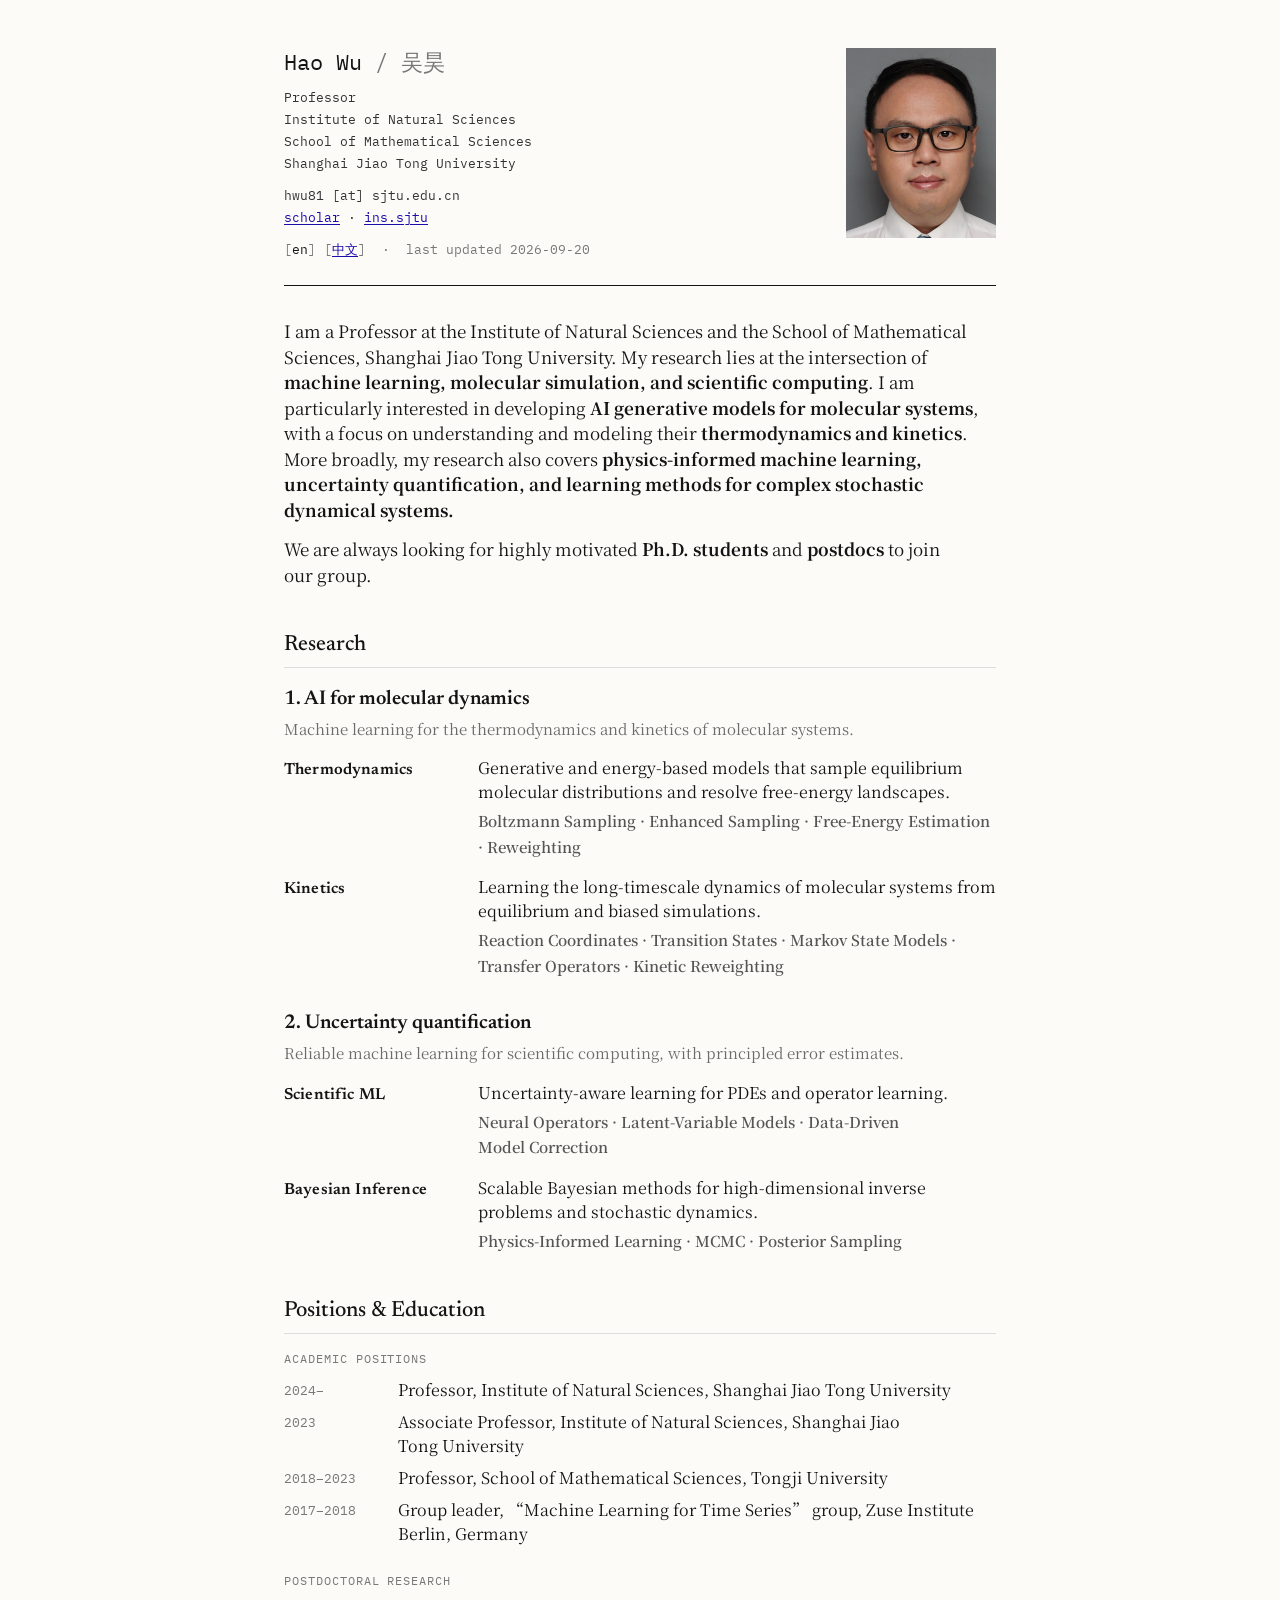
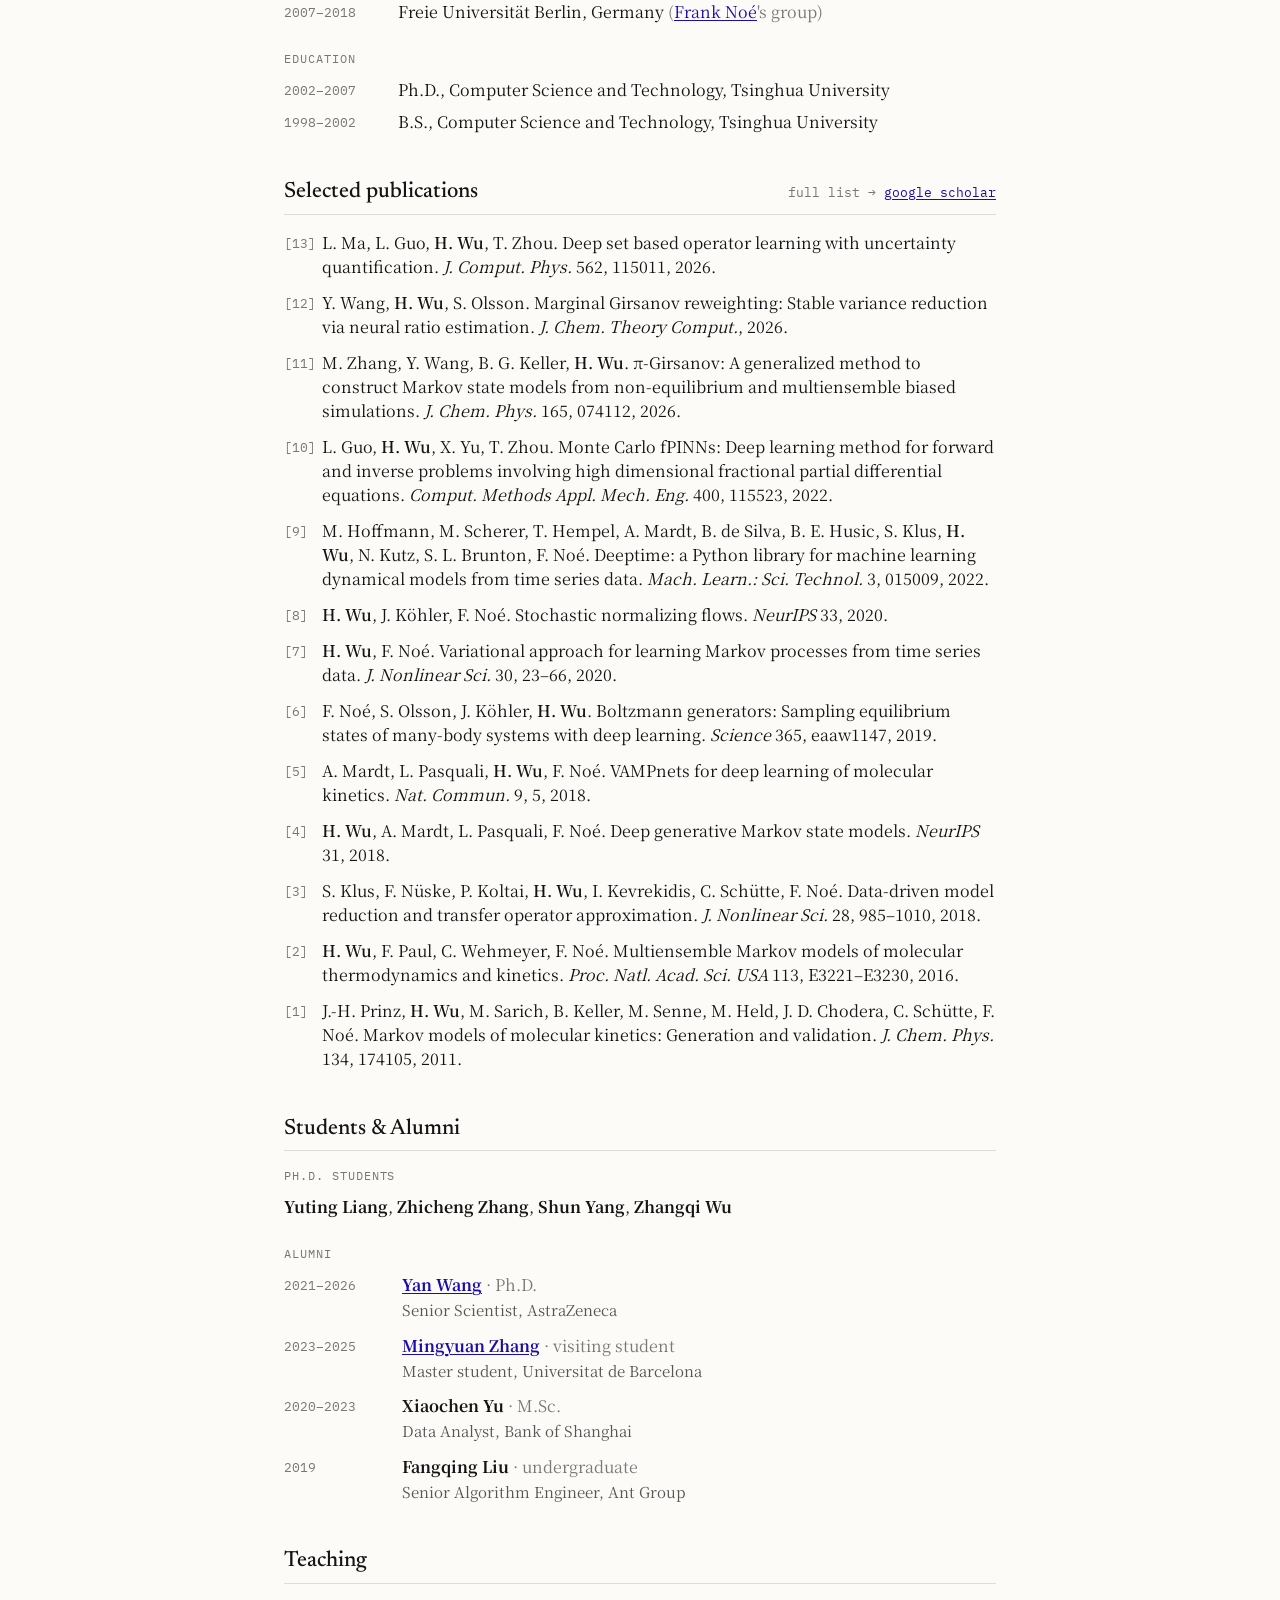
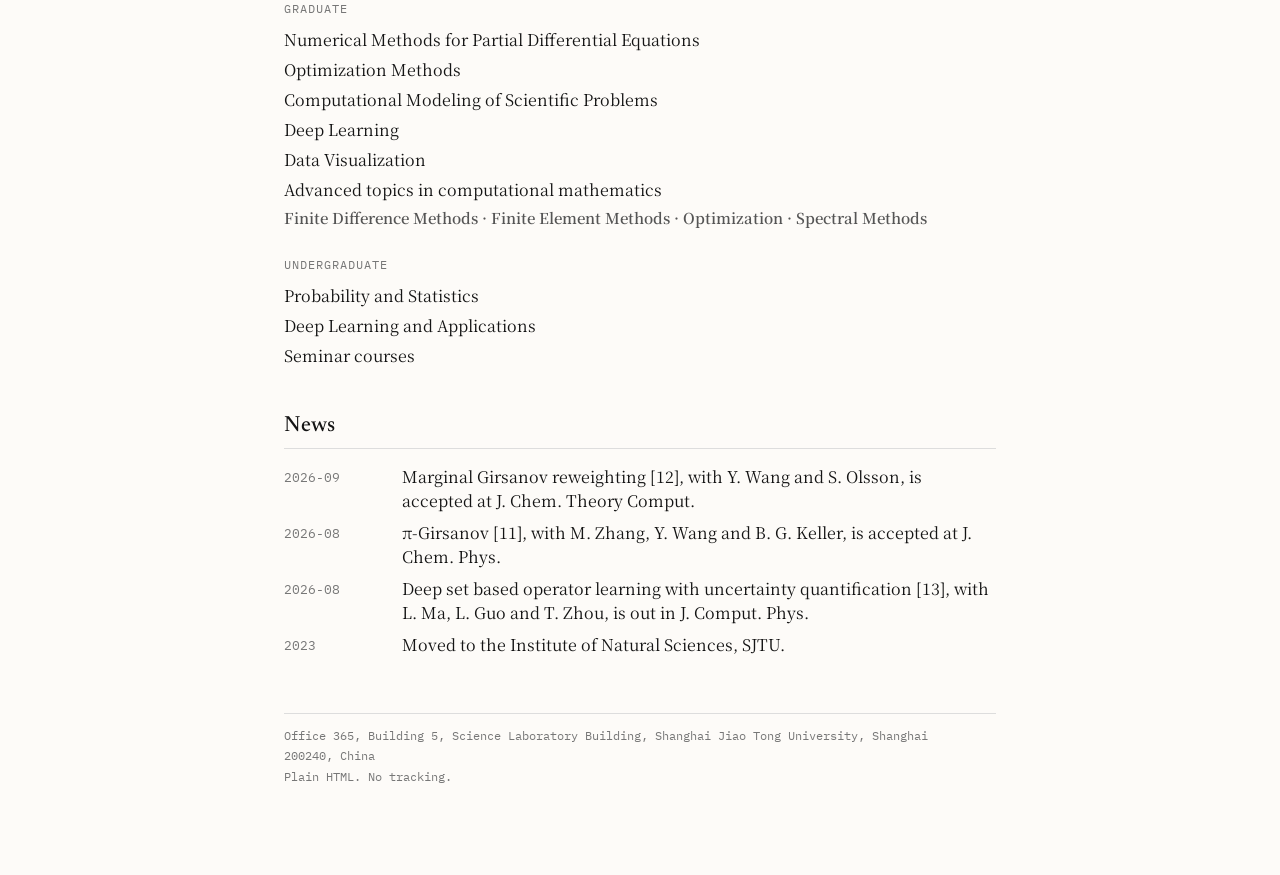
==== index.html @ 330f4f9b "Homepage for Hao Wu" ====
<!DOCTYPE html>
<html lang="en">
<head>
<meta charset="utf-8">
<meta name="viewport" content="width=device-width, initial-scale=1">
<title>Hao Wu</title>
<meta name="description" content="Hao Wu is a Professor at the Institute of Natural Sciences and the School of Mathematical Sciences, Shanghai Jiao Tong University, working on machine learning, molecular simulation and scientific computing.">
<meta name="author" content="Hao Wu">
<link rel="canonical" href="https://hwu81.github.io/">
<link rel="alternate" hreflang="en" href="https://hwu81.github.io/">
<link rel="alternate" hreflang="zh-Hans" href="https://hwu81.github.io/zh.html">
<meta property="og:type" content="profile">
<meta property="og:title" content="Hao Wu">
<meta property="og:description" content="Professor, Institute of Natural Sciences and School of Mathematical Sciences, Shanghai Jiao Tong University.">
<meta property="og:image" content="https://hwu81.github.io/portrait-2026.jpg">
<link rel="icon" href="favicon.svg" type="image/svg+xml">
<link rel="preconnect" href="https://fonts.googleapis.com">
<link rel="preconnect" href="https://fonts.gstatic.com" crossorigin>
<link rel="stylesheet" href="https://fonts.googleapis.com/css2?family=IBM+Plex+Mono:wght@400;500&family=Newsreader:opsz,wght@6..72,400..600&family=Noto+Serif+SC:wght@400;600&display=swap">
<link rel="stylesheet" href="style.css">
</head>
<body>
<div class="page">

  <header class="masthead">
    <div class="ident">
      <h1 class="name">Hao Wu <span>/ 吴昊</span></h1>
      <p>Professor</p>
      <p>Institute of Natural Sciences</p>
      <p>School of Mathematical Sciences</p>
      <p>Shanghai Jiao Tong University</p>
      <p class="contact">hwu81 [at] sjtu.edu.cn</p>
      <p><a href="https://scholar.google.com/citations?user=BpJevpQAAAAJ">scholar</a> · <a href="https://ins.sjtu.edu.cn/peoples/wuhao">ins.sjtu</a></p>
      <p class="meta">[<span class="current">en</span>] [<a href="zh.html" hreflang="zh-Hans">中文</a>] &nbsp;·&nbsp; last updated 2026-09-20</p>
    </div>
    <div class="portrait">
      <img src="portrait-2026.jpg" width="572" height="748" alt="Hao Wu">
    </div>
  </header>

  <section class="bio">
    <p>I am a Professor at the Institute of Natural Sciences and the School of Mathematical Sciences, Shanghai Jiao Tong University. My research lies at the intersection of <b>machine learning, molecular simulation, and scientific computing</b>. I am particularly interested in developing <b>AI generative models for molecular systems</b>, with a focus on understanding and modeling their <b>thermodynamics and kinetics</b>. More broadly, my research also covers <b>physics-informed machine learning, uncertainty quantification, and learning methods for complex stochastic dynamical systems.</b></p>
    <p>We are always looking for highly motivated <b>Ph.D. students</b> and <b>postdocs</b> to join our group.</p>
  </section>

  <section>
    <h2>Research</h2>
    <div class="topics">

      <div class="topic">
        <h3>1. AI for molecular dynamics</h3>
        <p class="summary">Machine learning for the thermodynamics and kinetics of molecular systems.</p>
        <div class="threads">
          <div class="thread">
            <span class="label">Thermodynamics</span>
            <div>
              <p>Generative and energy-based models that sample equilibrium molecular distributions and resolve free-energy landscapes.</p>
              <p class="keywords">Boltzmann Sampling · Enhanced Sampling · Free-Energy Estimation · Reweighting</p>
            </div>
          </div>
          <div class="thread">
            <span class="label">Kinetics</span>
            <div>
              <p>Learning the long-timescale dynamics of molecular systems from equilibrium and biased simulations.</p>
              <p class="keywords">Reaction Coordinates · Transition States · Markov State Models · Transfer Operators · Kinetic Reweighting</p>
            </div>
          </div>
        </div>
      </div>

      <div class="topic">
        <h3>2. Uncertainty quantification</h3>
        <p class="summary">Reliable machine learning for scientific computing, with principled error estimates.</p>
        <div class="threads">
          <div class="thread">
            <span class="label">Scientific ML</span>
            <div>
              <p>Uncertainty-aware learning for PDEs and operator learning.</p>
              <p class="keywords">Neural Operators · Latent-Variable Models · Data-Driven Model Correction</p>
            </div>
          </div>
          <div class="thread">
            <span class="label">Bayesian Inference</span>
            <div>
              <p>Scalable Bayesian methods for high-dimensional inverse problems and stochastic dynamics.</p>
              <p class="keywords">Physics-Informed Learning · MCMC · Posterior Sampling</p>
            </div>
          </div>
        </div>
      </div>

    </div>
  </section>

  <section>
    <h2>Positions &amp; Education</h2>
    <div class="groups">
      <div>
        <p class="kicker">Academic positions</p>
        <div class="entries">
          <div class="entry"><span class="when">2024–</span><p>Professor, Institute of Natural Sciences, Shanghai Jiao Tong University</p></div>
          <div class="entry"><span class="when">2023</span><p>Associate Professor, Institute of Natural Sciences, Shanghai Jiao Tong University</p></div>
          <div class="entry"><span class="when">2018–2023</span><p>Professor, School of Mathematical Sciences, Tongji University</p></div>
          <div class="entry"><span class="when">2017–2018</span><p>Group leader, “Machine Learning for Time Series” group, Zuse Institute Berlin, Germany</p></div>
        </div>
      </div>
      <div>
        <p class="kicker">Postdoctoral research</p>
        <div class="entries">
          <div class="entry"><span class="when">2007–2018</span><p>Freie Universität Berlin, Germany <span class="quiet">(<a href="https://scholar.google.com/citations?user=QGiLc_cAAAAJ">Frank Noé</a>'s group)</span></p></div>
        </div>
      </div>
      <div>
        <p class="kicker">Education</p>
        <div class="entries">
          <div class="entry"><span class="when">2002–2007</span><p>Ph.D., Computer Science and Technology, Tsinghua University</p></div>
          <div class="entry"><span class="when">1998–2002</span><p>B.S., Computer Science and Technology, Tsinghua University</p></div>
        </div>
      </div>
    </div>
  </section>

  <section>
    <h2 class="split"><span>Selected publications</span><span class="aside">full list → <a href="https://scholar.google.com/citations?user=BpJevpQAAAAJ">google scholar</a></span></h2>
    <div class="pubs">
      <div class="pub"><span class="ref">[13]</span><p>L. Ma, L. Guo, <strong>H. Wu</strong>, T. Zhou. Deep set based operator learning with uncertainty quantification. <cite>J. Comput. Phys.</cite> 562, 115011, 2026.</p></div>
      <div class="pub"><span class="ref">[12]</span><p>Y. Wang, <strong>H. Wu</strong>, S. Olsson. Marginal Girsanov reweighting: Stable variance reduction via neural ratio estimation. <cite>J. Chem. Theory Comput.</cite>, 2026.</p></div>
      <div class="pub"><span class="ref">[11]</span><p>M. Zhang, Y. Wang, B. G. Keller, <strong>H. Wu</strong>. π-Girsanov: A generalized method to construct Markov state models from non-equilibrium and multiensemble biased simulations. <cite>J. Chem. Phys.</cite> 165, 074112, 2026.</p></div>
      <div class="pub"><span class="ref">[10]</span><p>L. Guo, <strong>H. Wu</strong>, X. Yu, T. Zhou. Monte Carlo fPINNs: Deep learning method for forward and inverse problems involving high dimensional fractional partial differential equations. <cite>Comput. Methods Appl. Mech. Eng.</cite> 400, 115523, 2022.</p></div>
      <div class="pub"><span class="ref">[9]</span><p>M. Hoffmann, M. Scherer, T. Hempel, A. Mardt, B. de Silva, B. E. Husic, S. Klus, <strong>H. Wu</strong>, N. Kutz, S. L. Brunton, F. Noé. Deeptime: a Python library for machine learning dynamical models from time series data. <cite>Mach. Learn.: Sci. Technol.</cite> 3, 015009, 2022.</p></div>
      <div class="pub"><span class="ref">[8]</span><p><strong>H. Wu</strong>, J. Köhler, F. Noé. Stochastic normalizing flows. <cite>NeurIPS</cite> 33, 2020.</p></div>
      <div class="pub"><span class="ref">[7]</span><p><strong>H. Wu</strong>, F. Noé. Variational approach for learning Markov processes from time series data. <cite>J. Nonlinear Sci.</cite> 30, 23–66, 2020.</p></div>
      <div class="pub"><span class="ref">[6]</span><p>F. Noé, S. Olsson, J. Köhler, <strong>H. Wu</strong>. Boltzmann generators: Sampling equilibrium states of many-body systems with deep learning. <cite>Science</cite> 365, eaaw1147, 2019.</p></div>
      <div class="pub"><span class="ref">[5]</span><p>A. Mardt, L. Pasquali, <strong>H. Wu</strong>, F. Noé. VAMPnets for deep learning of molecular kinetics. <cite>Nat. Commun.</cite> 9, 5, 2018.</p></div>
      <div class="pub"><span class="ref">[4]</span><p><strong>H. Wu</strong>, A. Mardt, L. Pasquali, F. Noé. Deep generative Markov state models. <cite>NeurIPS</cite> 31, 2018.</p></div>
      <div class="pub"><span class="ref">[3]</span><p>S. Klus, F. Nüske, P. Koltai, <strong>H. Wu</strong>, I. Kevrekidis, C. Schütte, F. Noé. Data-driven model reduction and transfer operator approximation. <cite>J. Nonlinear Sci.</cite> 28, 985–1010, 2018.</p></div>
      <div class="pub"><span class="ref">[2]</span><p><strong>H. Wu</strong>, F. Paul, C. Wehmeyer, F. Noé. Multiensemble Markov models of molecular thermodynamics and kinetics. <cite>Proc. Natl. Acad. Sci. USA</cite> 113, E3221–E3230, 2016.</p></div>
      <div class="pub"><span class="ref">[1]</span><p>J.-H. Prinz, <strong>H. Wu</strong>, M. Sarich, B. Keller, M. Senne, M. Held, J. D. Chodera, C. Schütte, F. Noé. Markov models of molecular kinetics: Generation and validation. <cite>J. Chem. Phys.</cite> 134, 174105, 2011.</p></div>
    </div>
  </section>

  <section>
    <h2>Students &amp; Alumni</h2>
    <div class="groups">
      <div>
        <p class="kicker">Ph.D. students</p>
        <p><b>Yuting Liang</b>, <b>Zhicheng Zhang</b>, <b>Shun Yang</b>, <b>Zhangqi Wu</b></p>
      </div>
      <div>
        <p class="kicker">Alumni</p>
        <div class="entries loose">
          <div class="entry short"><span class="when">2021–2026</span><div><p><a href="https://wwwycc.github.io/"><b>Yan Wang</b></a> <span class="quiet">· Ph.D.</span></p><p class="note">Senior Scientist, AstraZeneca</p></div></div>
          <div class="entry short"><span class="when">2023–2025</span><div><p><a href="https://mingyuan00.github.io/"><b>Mingyuan Zhang</b></a> <span class="quiet">· visiting student</span></p><p class="note">Master student, Universitat de Barcelona</p></div></div>
          <div class="entry short"><span class="when">2020–2023</span><div><p><b>Xiaochen Yu</b> <span class="quiet">· M.Sc.</span></p><p class="note">Data Analyst, Bank of Shanghai</p></div></div>
          <div class="entry short"><span class="when">2019</span><div><p><b>Fangqing Liu</b> <span class="quiet">· undergraduate</span></p><p class="note">Senior Algorithm Engineer, Ant Group</p></div></div>
        </div>
      </div>
    </div>
  </section>

  <section>
    <h2>Teaching</h2>
    <div class="groups">
      <div>
        <p class="kicker">Graduate</p>
        <div class="courses">
          <p>Numerical Methods for Partial Differential Equations</p>
          <p>Optimization Methods</p>
          <p>Computational Modeling of Scientific Problems</p>
          <p>Deep Learning</p>
          <p>Data Visualization</p>
          <div>
            <p>Advanced topics in computational mathematics</p>
            <p class="keywords">Finite Difference Methods · Finite Element Methods · Optimization · Spectral Methods</p>
          </div>
        </div>
      </div>
      <div>
        <p class="kicker">Undergraduate</p>
        <div class="courses">
          <p>Probability and Statistics</p>
          <p>Deep Learning and Applications</p>
          <p>Seminar courses</p>
        </div>
      </div>
    </div>
  </section>

  <section>
    <h2>News</h2>
    <div class="entries">
      <div class="entry short"><span class="when">2026-09</span><p>Marginal Girsanov reweighting [12], with Y. Wang and S. Olsson, is accepted at J. Chem. Theory Comput.</p></div>
      <div class="entry short"><span class="when">2026-08</span><p>π-Girsanov [11], with M. Zhang, Y. Wang and B. G. Keller, is accepted at J. Chem. Phys.</p></div>
      <div class="entry short"><span class="when">2026-08</span><p>Deep set based operator learning with uncertainty quantification [13], with L. Ma, L. Guo and T. Zhou, is out in J. Comput. Phys.</p></div>
      <div class="entry short"><span class="when">2023</span><p>Moved to the Institute of Natural Sciences, SJTU.</p></div>
    </div>
  </section>

  <footer>
    <p>Office 365, Building 5, Science Laboratory Building, Shanghai Jiao Tong University, Shanghai 200240, China</p>
    <p>Plain HTML. No tracking.</p>
  </footer>

</div>
</body>
</html>
---- style.css ----
/* Hao Wu — personal homepage
   Plain CSS. No framework, no build step. */

:root {
  --ink: #141414;
  --ink-secondary: #333;
  --ink-muted: #555;
  --ink-soft: #6b6b6b;
  --ink-faint: #777;
  --link: #1a0dab;
  --link-hover: #660099;
  --rule-strong: #141414;
  --rule-faint: #ddd;
  --bg: #fdfbf8;

  --serif: Charter, "Bitstream Charter", "Sitka Text", Cambria, Georgia, "Noto Serif SC", serif;
  --display: "Newsreader", Charter, Georgia, "Noto Serif SC", serif;
  --mono: "IBM Plex Mono", ui-monospace, Menlo, Consolas, monospace;
}

html, body {
  margin: 0;
  padding: 0;
  background: var(--bg);
  color: var(--ink);
}

body {
  font-family: var(--serif);
  font-size: 17px;
  line-height: 1.5;
  -webkit-font-smoothing: antialiased;
}

p { margin: 0; }

a {
  color: var(--link);
  text-decoration: underline;
  text-decoration-thickness: 1px;
  text-underline-offset: 2px;
}
a:hover { color: var(--link-hover); }

.page {
  max-width: 760px;
  margin: 0 auto;
  padding: clamp(28px, 6vw, 48px) clamp(16px, 4.5vw, 24px) 88px;
  text-wrap: pretty;
  box-sizing: border-box;
}

/* ---------- header ---------- */

.masthead {
  display: flex;
  flex-wrap: wrap;
  gap: 20px clamp(16px, 4vw, 32px);
  align-items: flex-start;
  justify-content: space-between;
  padding-bottom: 24px;
  border-bottom: 1px solid var(--rule-strong);
}

.ident {
  flex: 1 1 200px;
  min-width: 0;
  font-family: var(--mono);
  font-size: 13px;
  line-height: 1.7;
  color: var(--ink-secondary);
}

.ident .name {
  font-family: inherit;
  font-size: 22px;
  font-weight: 400;
  line-height: 1.3;
  color: var(--ink);
  margin: 0 0 10px;
}
.ident .name span { color: var(--ink-faint); }

.ident .contact { margin-top: 10px; }

.ident .meta {
  margin-top: 10px;
  color: var(--ink-faint);
}
.ident .meta .current { color: var(--ink); }

.portrait {
  flex: 0 0 clamp(112px, 30vw, 150px);
  width: clamp(112px, 30vw, 150px);
  height: clamp(142px, 38vw, 190px);
}
.portrait img {
  display: block;
  width: 100%;
  height: 100%;
  object-fit: cover;
}

/* ---------- sections ---------- */

section { padding-top: 44px; }
section.bio { padding-top: 32px; }

h2 {
  font-family: var(--display);
  font-size: 22px;
  font-weight: 500;
  line-height: 1.3;
  margin: 0 0 16px;
  padding-bottom: 7px;
  border-bottom: 1px solid var(--rule-faint);
  color: var(--ink);
}

h2.split {
  display: flex;
  justify-content: space-between;
  gap: 12px;
  flex-wrap: wrap;
}
h2 .aside {
  font-family: var(--mono);
  font-size: 13px;
  font-weight: 400;
  color: var(--ink-faint);
  align-self: flex-end;
  padding-bottom: 5px;
}

.bio p + p { margin-top: 14px; }

/* ---------- research ---------- */

.topics {
  display: flex;
  flex-direction: column;
  gap: 30px;
}

.topic > h3 {
  font-family: var(--display);
  font-size: 20px;
  font-weight: 600;
  line-height: 1.5;
  color: var(--ink);
  margin: 0 0 4px;
}
.topic > .summary {
  color: var(--ink-soft);
  font-size: 15px;
  margin-bottom: 16px;
}

.threads {
  display: flex;
  flex-direction: column;
  gap: 16px;
  font-size: 16px;
}

.thread {
  display: grid;
  grid-template-columns: clamp(76px, 24vw, 180px) minmax(0, 1fr);
  gap: clamp(10px, 2.6vw, 14px);
}
.thread > .label {
  overflow-wrap: anywhere;
  hyphens: auto;
  font-family: var(--display);
  font-size: 16px;
  font-weight: 600;
  letter-spacing: 0.01em;
  color: var(--ink);
  padding-top: 2px;
}

/* keyword trail under a description */
.keywords {
  font-size: 15px;
  font-weight: 600;
  line-height: 1.7;
  color: var(--ink-muted);
  margin-top: 4px;
}

/* ---------- date-led lists (positions, alumni, news) ---------- */

.groups {
  display: flex;
  flex-direction: column;
  gap: 26px;
  font-size: 16px;
}

.kicker {
  font-family: var(--mono);
  font-size: 12px;
  letter-spacing: 0.08em;
  text-transform: uppercase;
  color: var(--ink-faint);
  margin: 0 0 10px;
}

.entries {
  display: flex;
  flex-direction: column;
  gap: 8px;
  font-size: 16px;
}
.entries.loose { gap: 12px; }

.entry {
  display: grid;
  grid-template-columns: clamp(72px, 18vw, 104px) minmax(0, 1fr);
  gap: 10px;
}
.entry.short {
  grid-template-columns: clamp(58px, 16vw, 110px) minmax(0, 1fr);
  gap: 8px;
}
.entry > .when {
  font-family: var(--mono);
  font-size: 13px;
  line-height: 1.6;
  color: var(--ink-faint);
  padding-top: 3px;
}
.entry .note {
  font-size: 15px;
  color: var(--ink-muted);
  margin-top: 2px;
}
.entry .quiet { color: var(--ink-faint); }

/* ---------- publications ---------- */

.pubs {
  display: flex;
  flex-direction: column;
  gap: 12px;
  font-size: 16px;
  line-height: 1.5;
}

.pub {
  display: grid;
  grid-template-columns: 32px minmax(0, 1fr);
  gap: 6px;
}
.pub > .ref {
  font-family: var(--mono);
  font-size: 13px;
  color: var(--ink-faint);
  padding-top: 3px;
}
.pub cite {
  font-style: italic;
}
.pub strong { font-weight: 600; }

/* ---------- teaching ---------- */

.courses {
  display: flex;
  flex-direction: column;
  gap: 6px;
}
/* the teaching keyword trail sits 1px tighter than the research one */
.courses .keywords { margin-top: 3px; }

/* ---------- footer ---------- */

footer {
  margin-top: 56px;
  padding-top: 12px;
  border-top: 1px solid var(--rule-faint);
  font-family: var(--mono);
  font-size: 12px;
  color: var(--ink-faint);
  line-height: 1.7;
}

/* ---------- Chinese needs more leading ---------- */

/* Only the research threads take the wider Chinese leading; the teaching
   keyword trail stays at 1.7, as in the original. */
:lang(zh) .bio p,
:lang(zh) .thread p {
  line-height: 1.8;
}
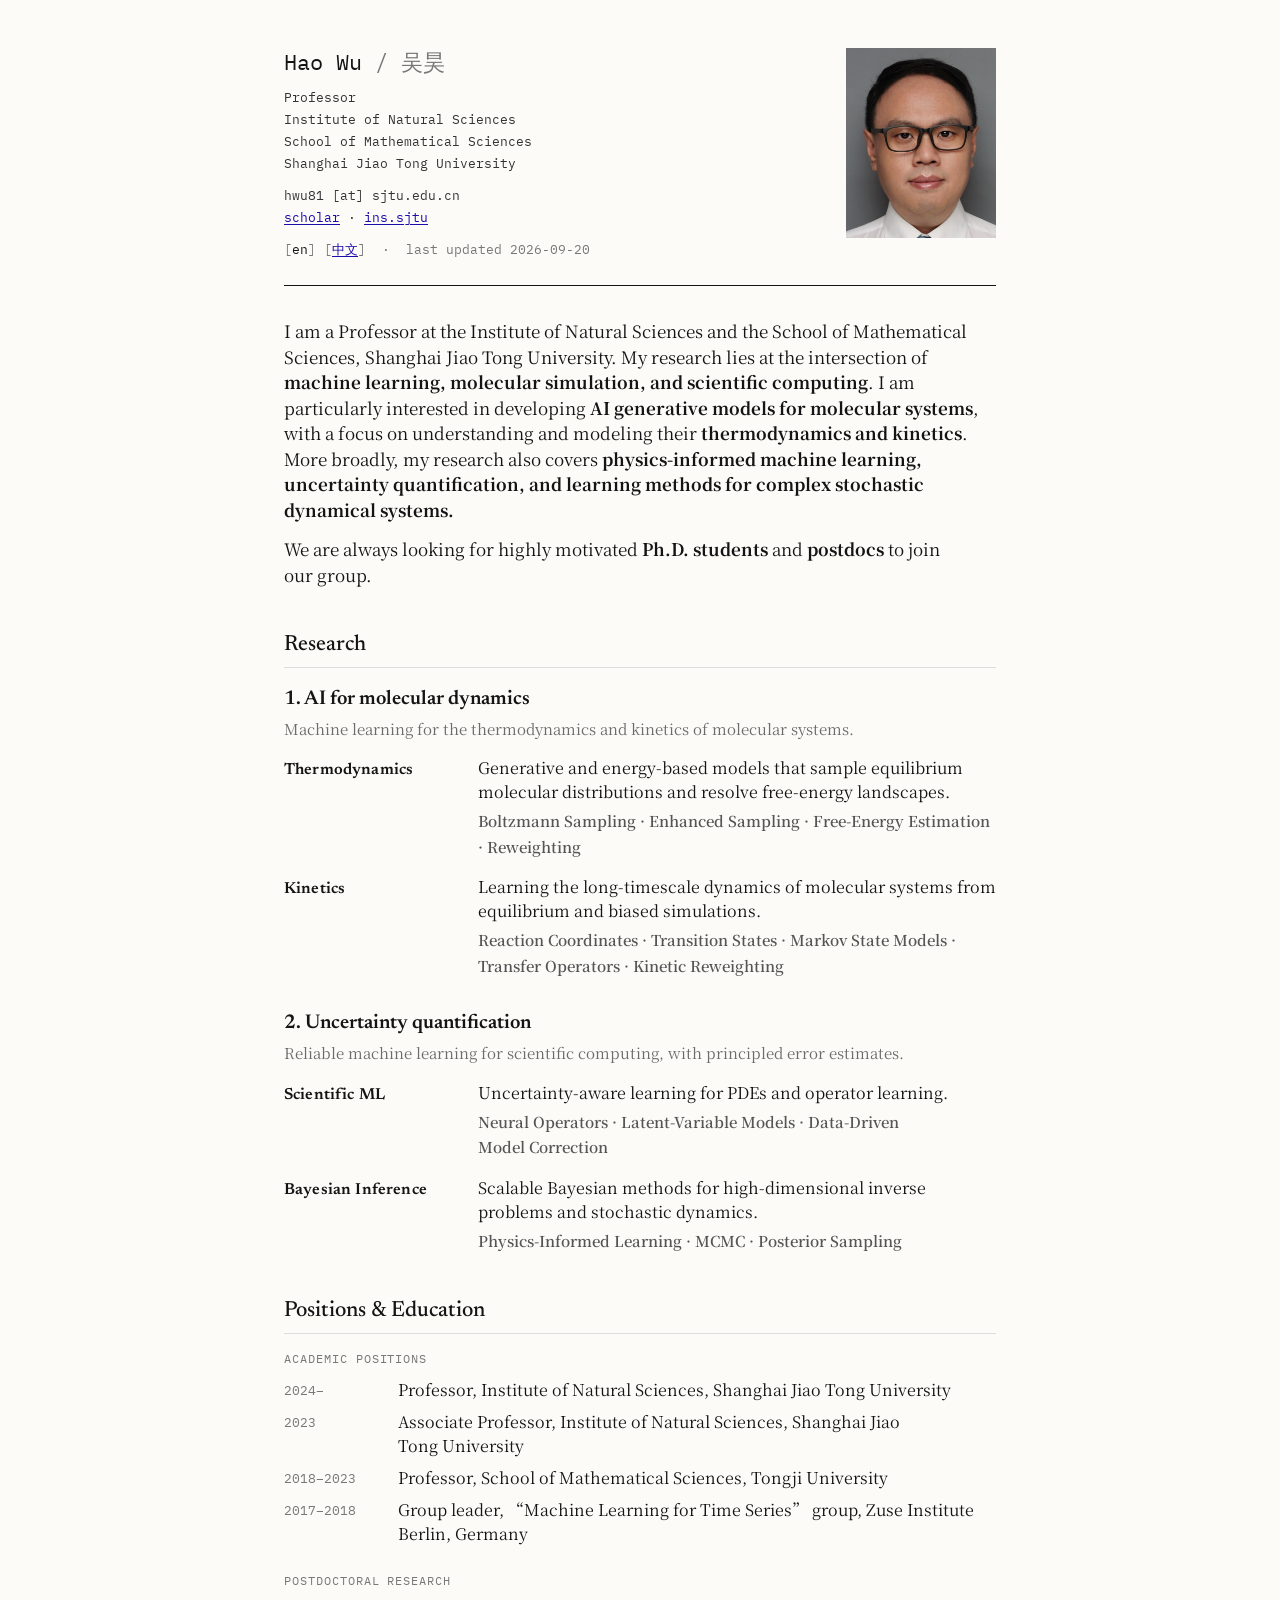
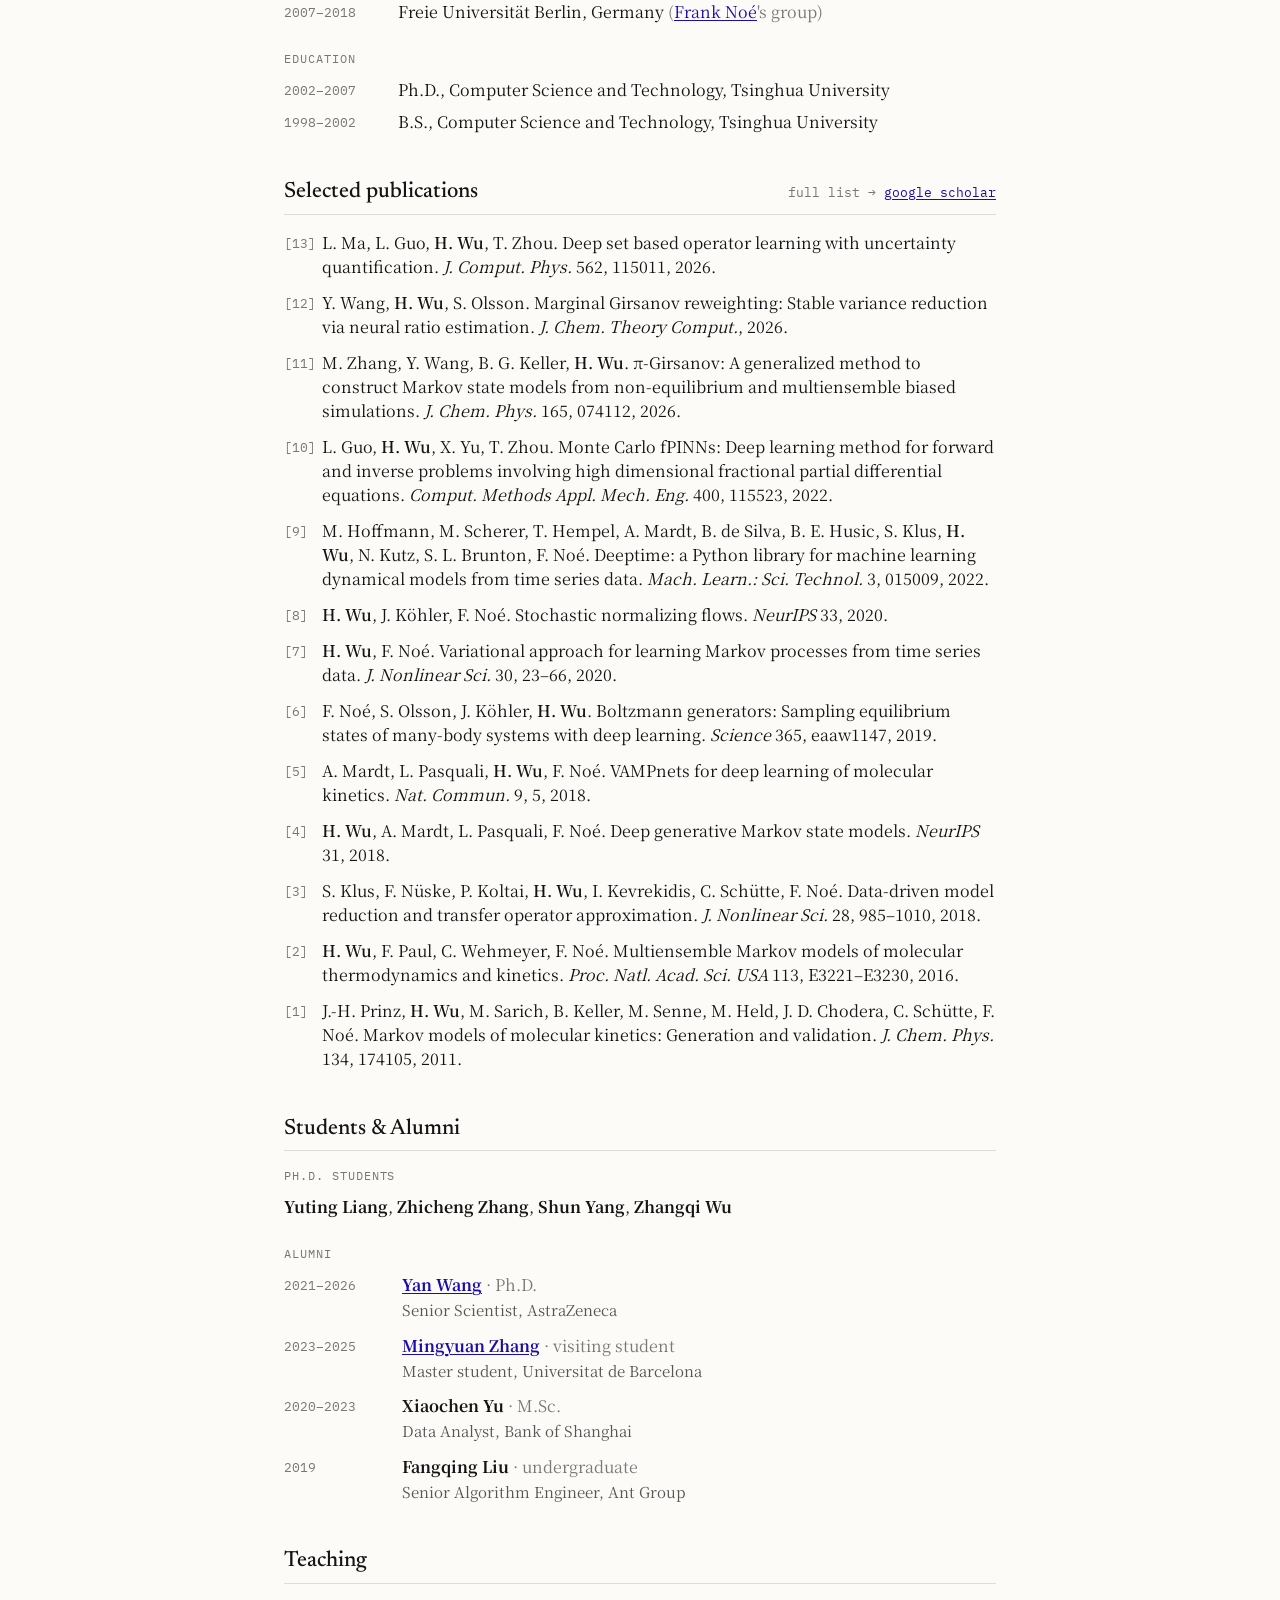
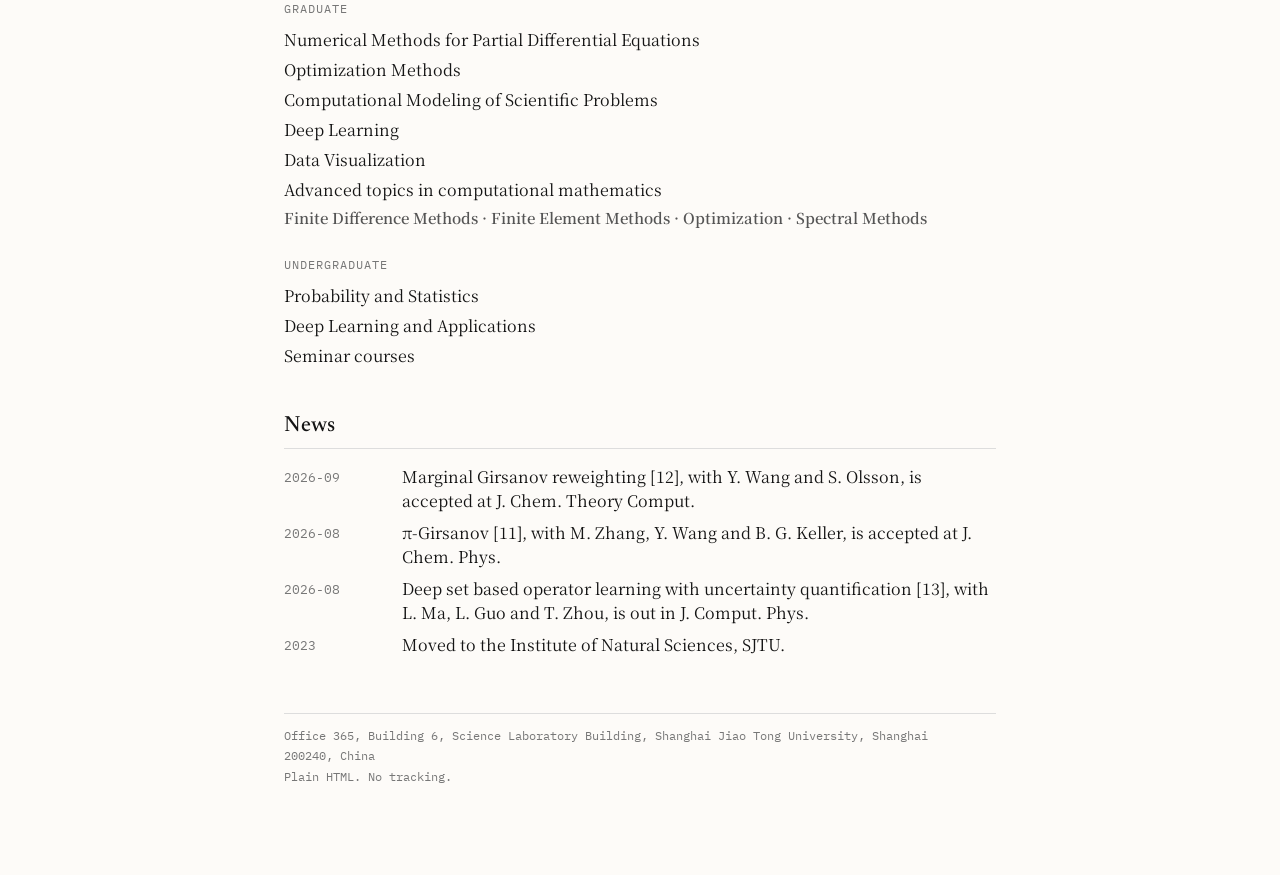
==== commit d7e5f777: "Homepage for Hao Wu" ====
--- a/index.html
+++ b/index.html
@@ -197,7 +197,7 @@
   </section>
 
   <footer>
-    <p>Office 365, Building 5, Science Laboratory Building, Shanghai Jiao Tong University, Shanghai 200240, China</p>
+    <p>Office 365, Building 6, Science Laboratory Building, Shanghai Jiao Tong University, Shanghai 200240, China</p>
     <p>Plain HTML. No tracking.</p>
   </footer>
 
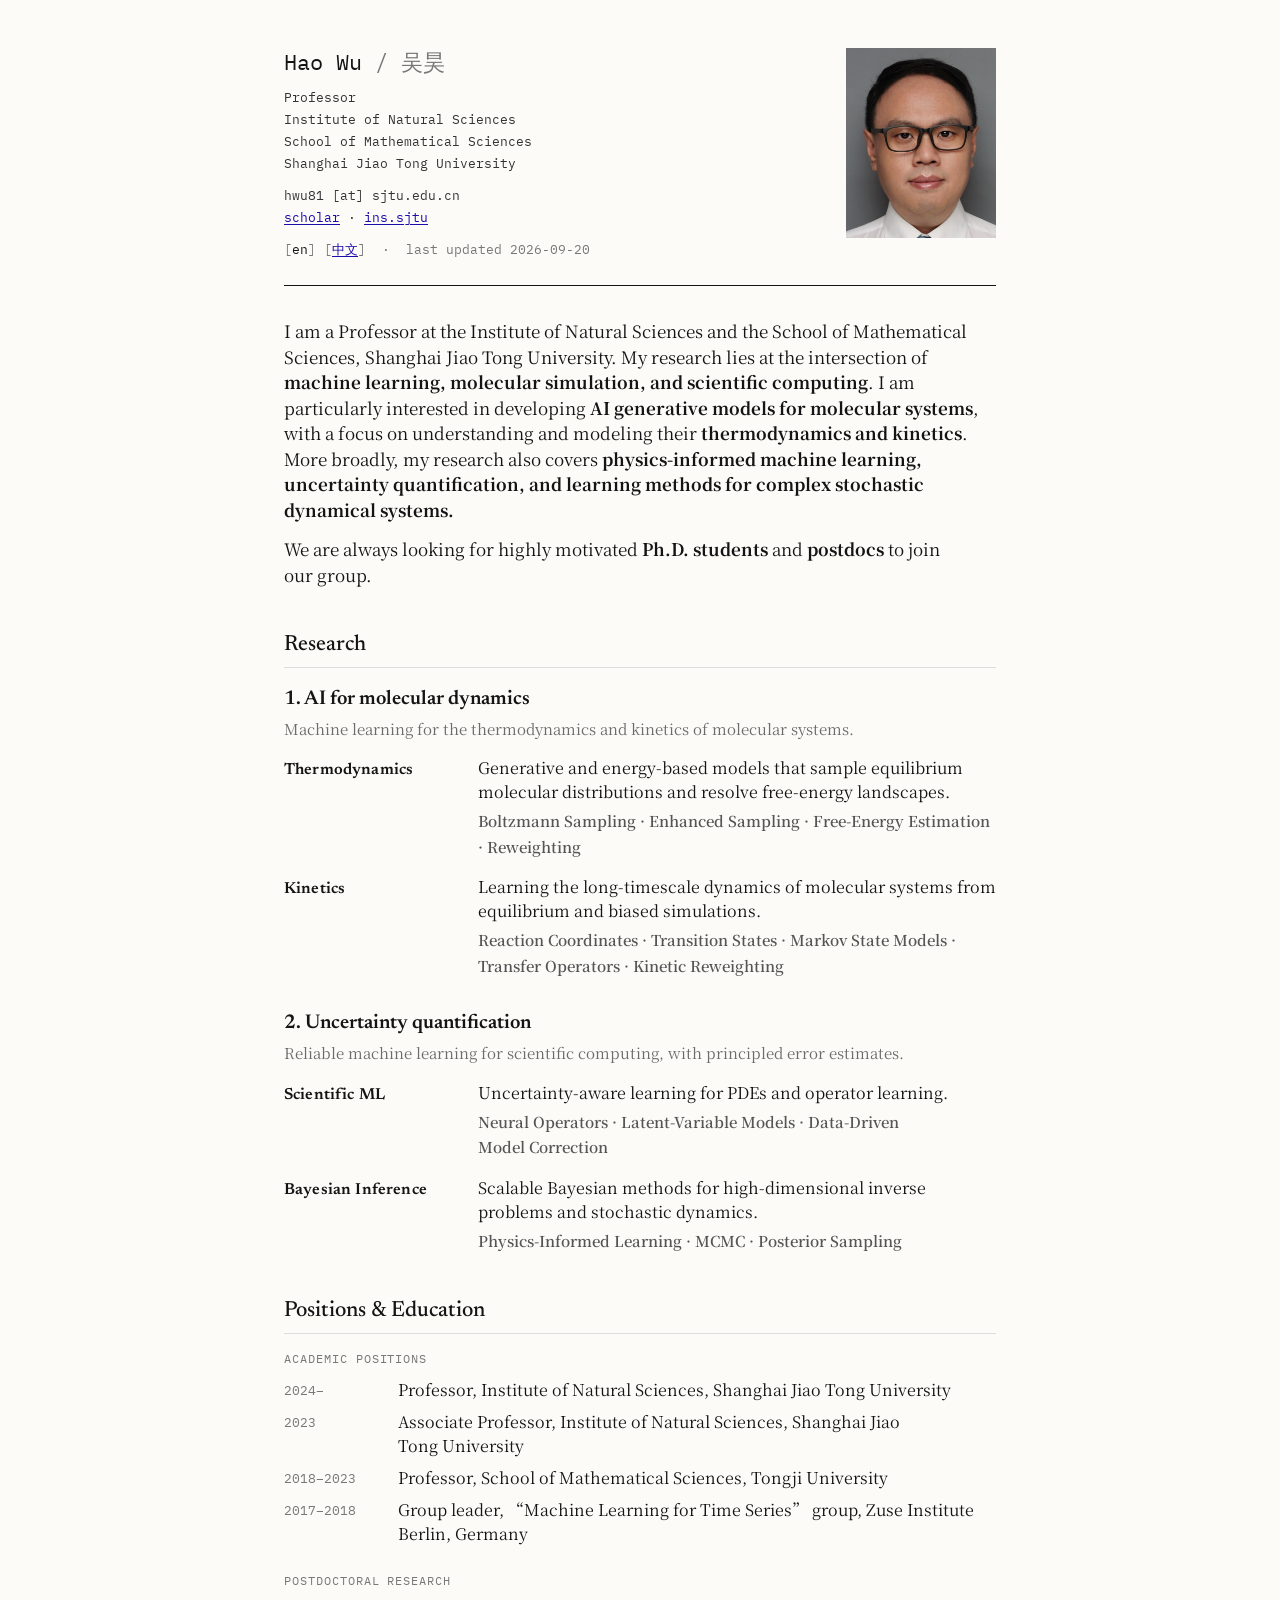
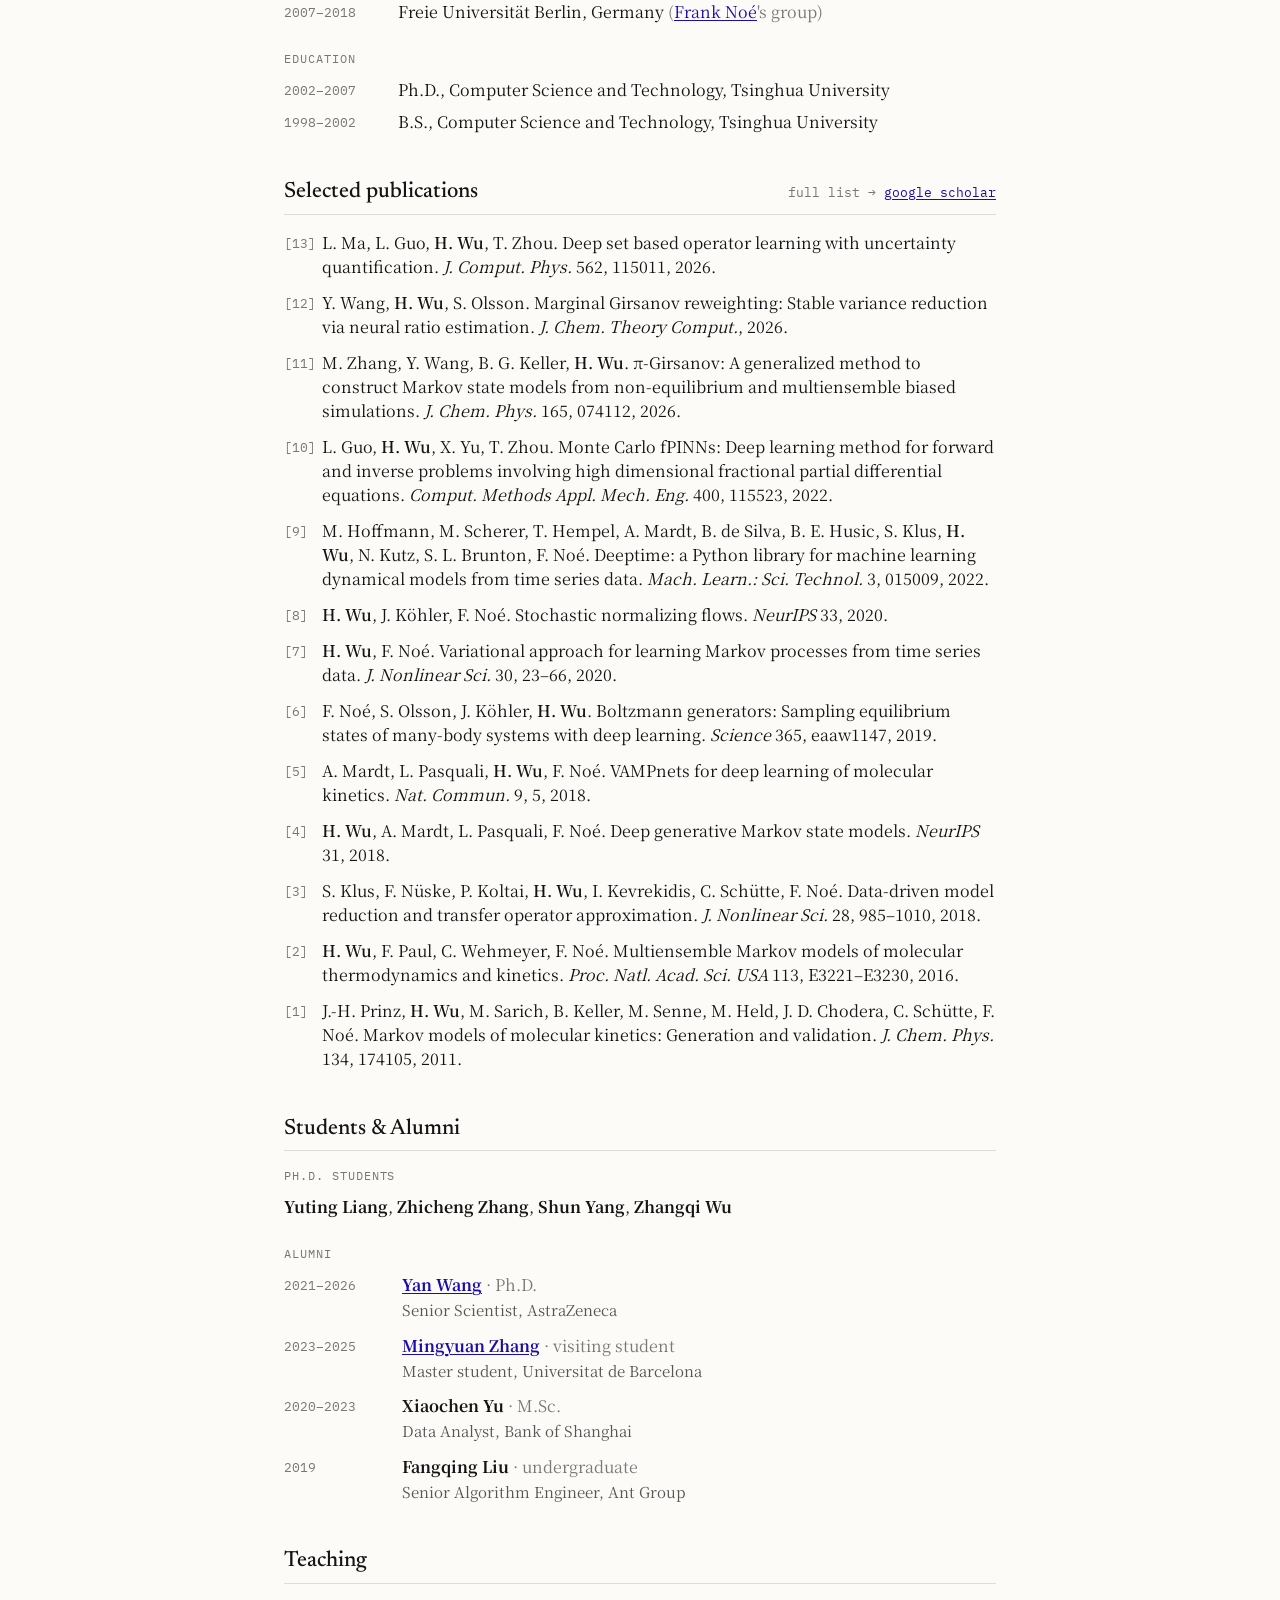
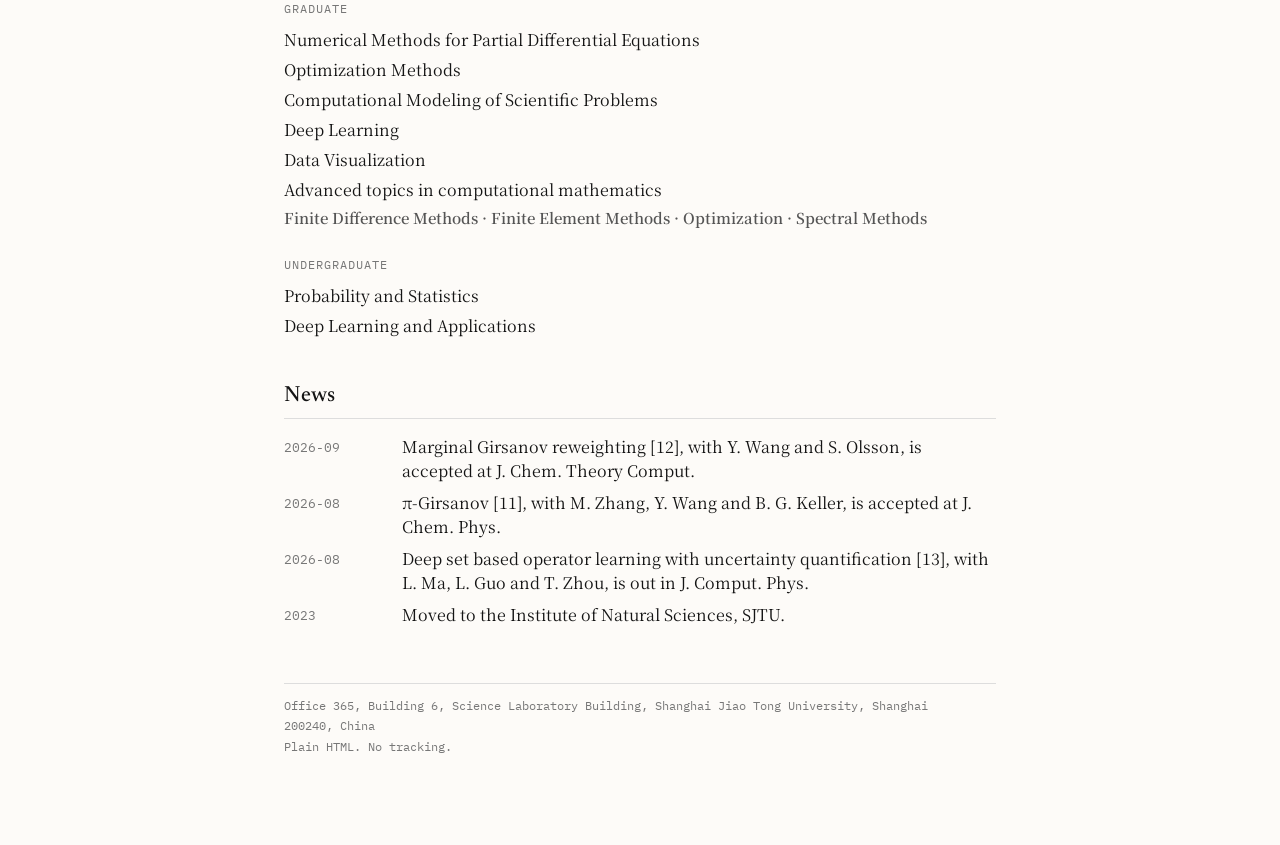
==== commit ab9e4e07: "Homepage for Hao Wu" ====
--- a/index.html
+++ b/index.html
@@ -180,7 +180,6 @@
         <div class="courses">
           <p>Probability and Statistics</p>
           <p>Deep Learning and Applications</p>
-          <p>Seminar courses</p>
         </div>
       </div>
     </div>
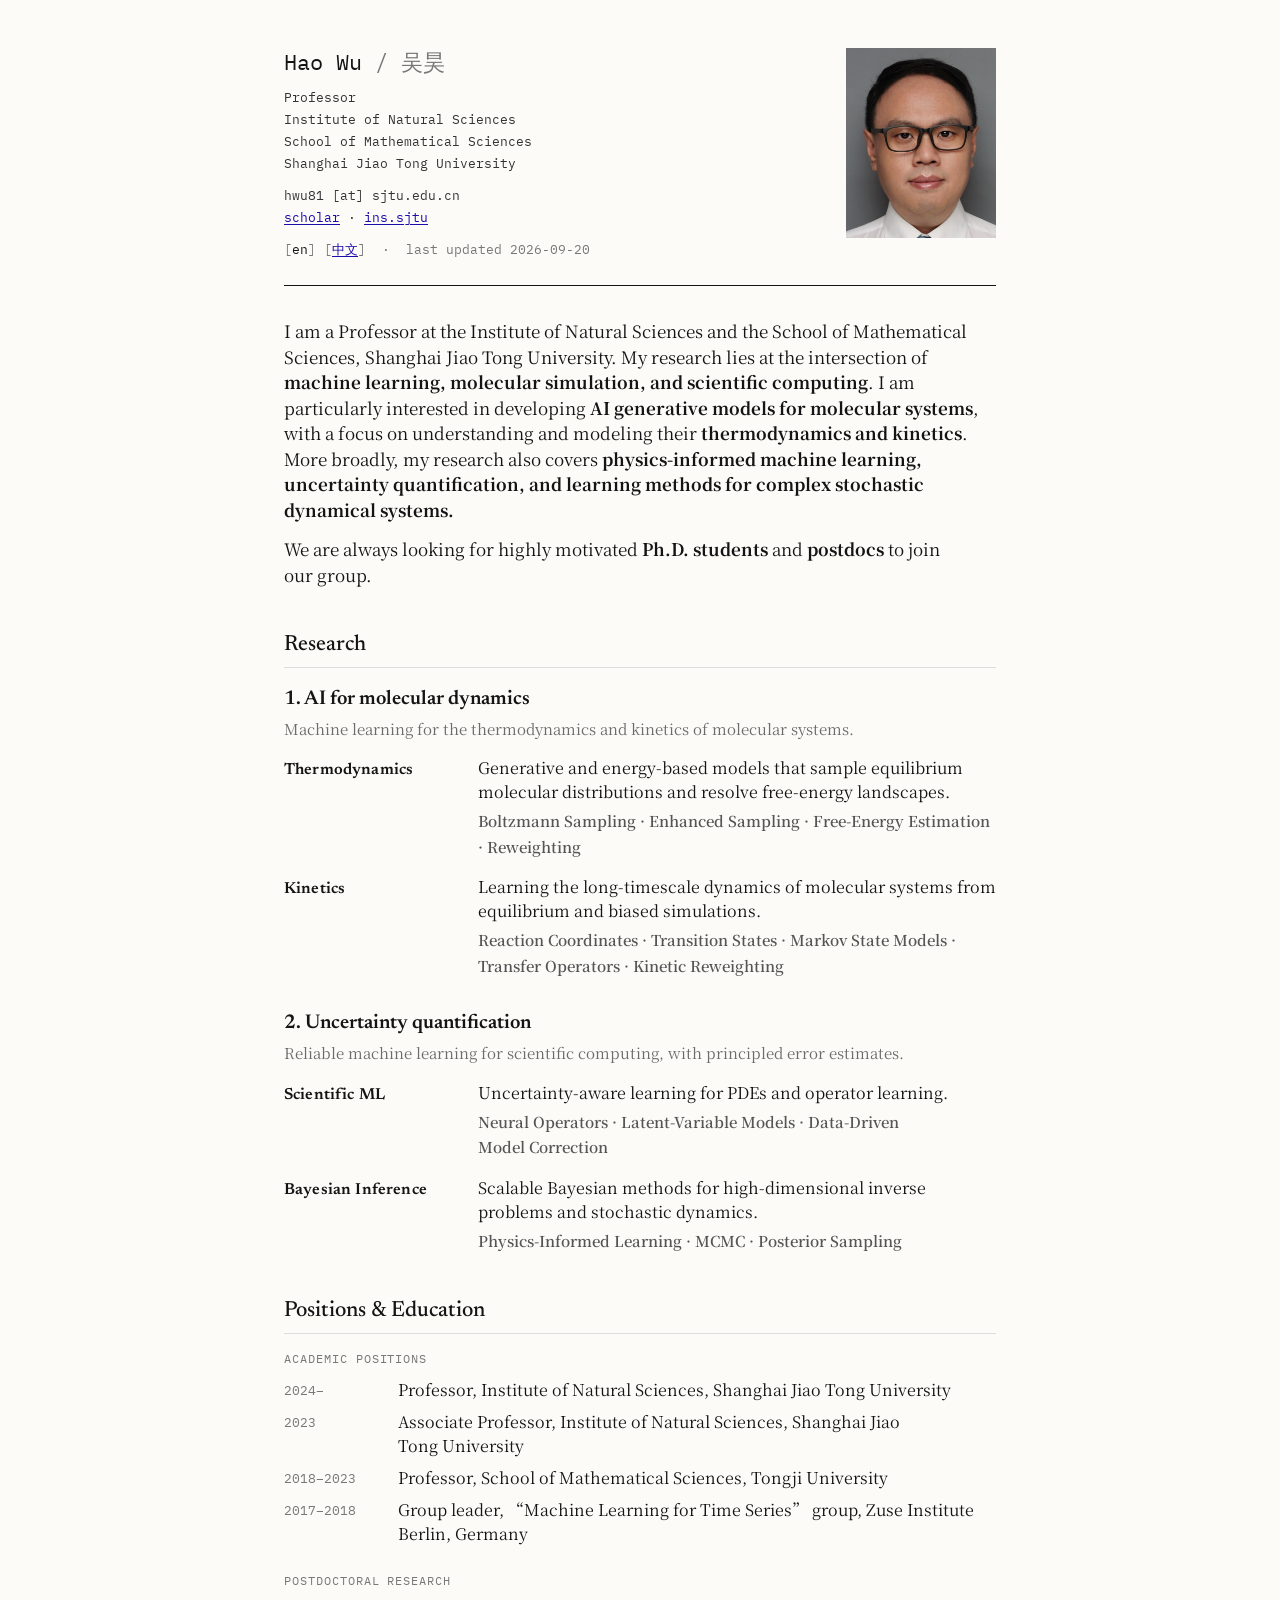
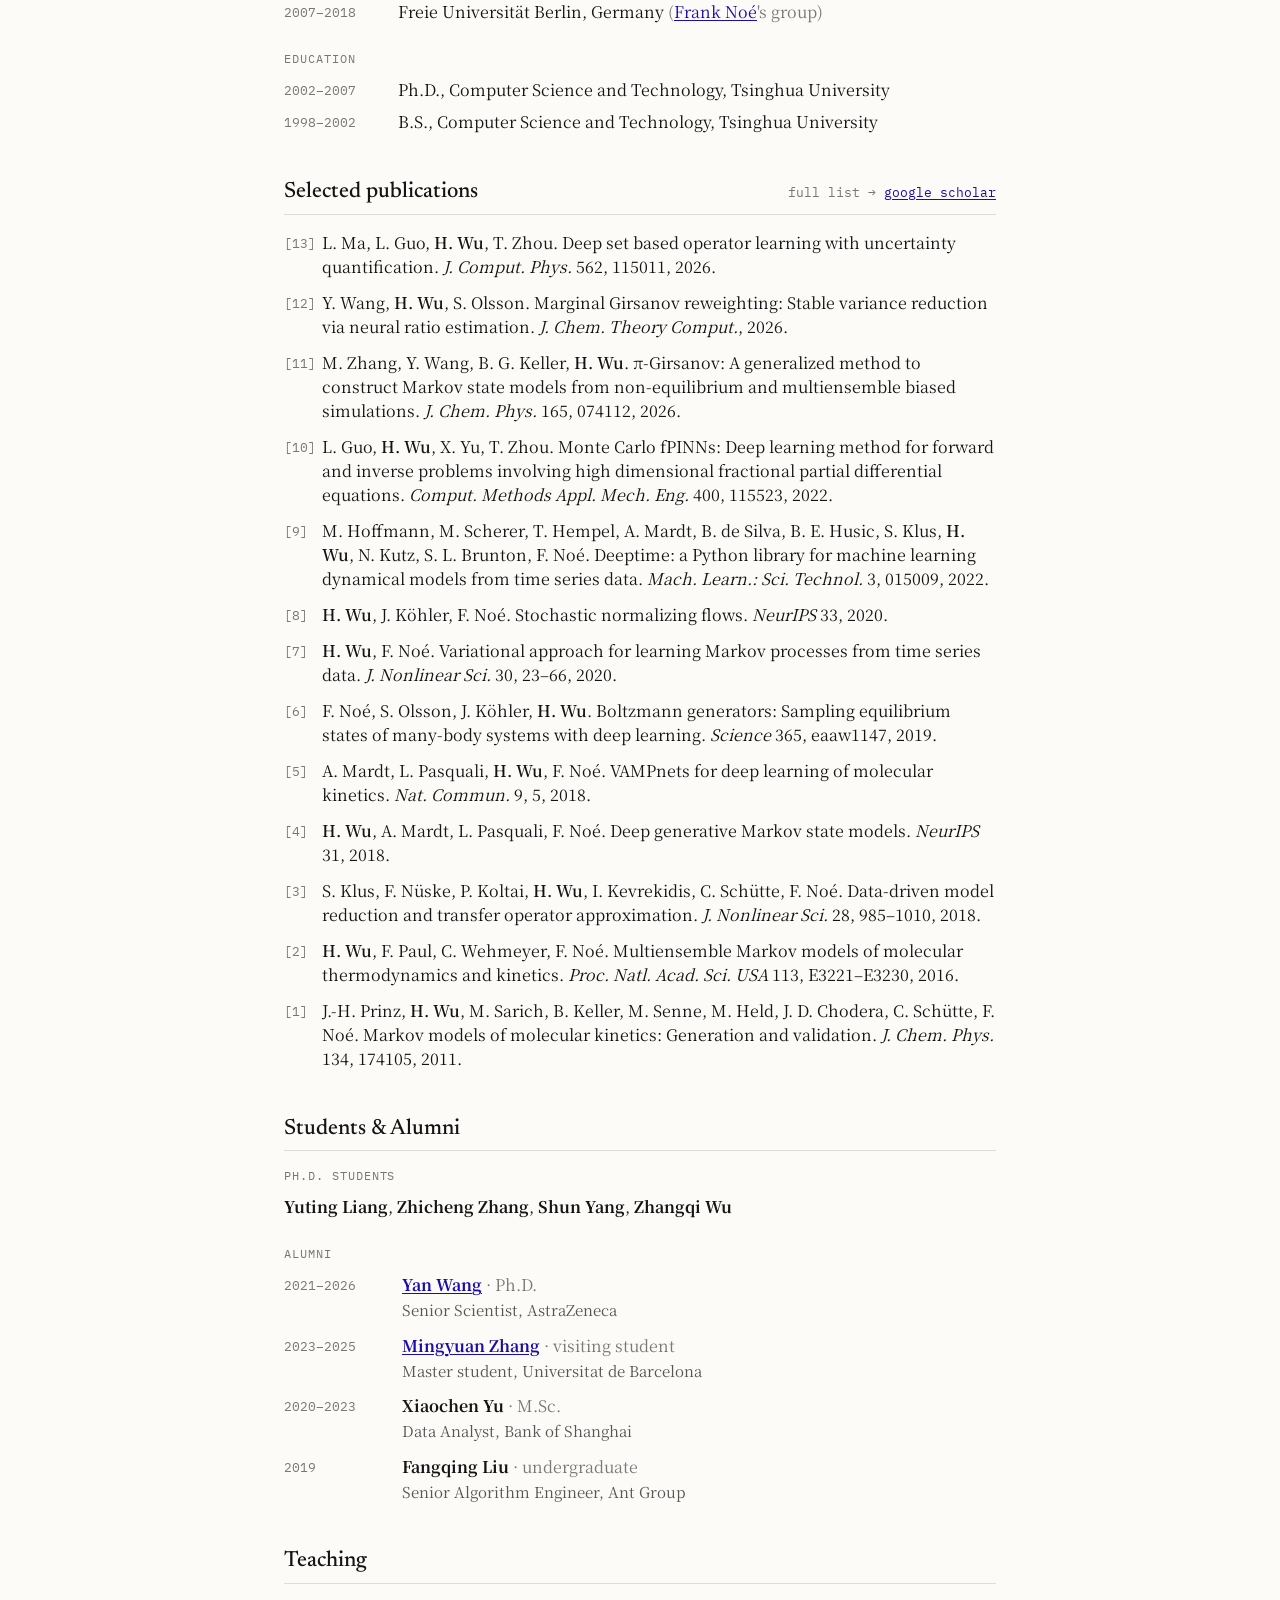
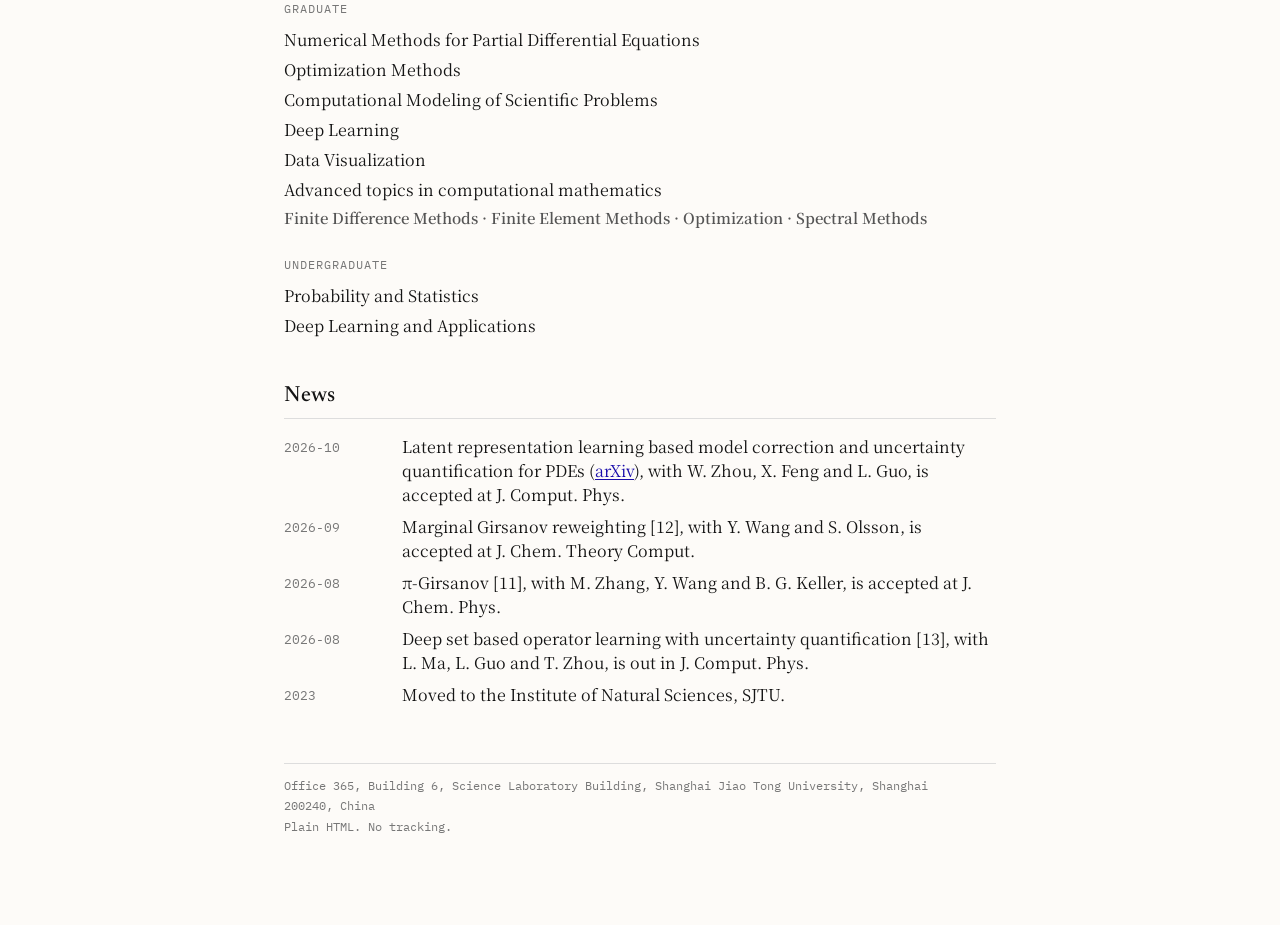
==== commit 8c606a18: "Update index.html" ====
--- a/index.html
+++ b/index.html
@@ -188,6 +188,7 @@
   <section>
     <h2>News</h2>
     <div class="entries">
+      <div class="entry short"><span class="when">2026-10</span><p>Latent representation learning based model correction and uncertainty quantification for PDEs (<a href="https://arxiv.org/abs/2603.24948">arXiv</a>), with W. Zhou, X. Feng and L. Guo, is accepted at J. Comput. Phys.</p></div>
       <div class="entry short"><span class="when">2026-09</span><p>Marginal Girsanov reweighting [12], with Y. Wang and S. Olsson, is accepted at J. Chem. Theory Comput.</p></div>
       <div class="entry short"><span class="when">2026-08</span><p>π-Girsanov [11], with M. Zhang, Y. Wang and B. G. Keller, is accepted at J. Chem. Phys.</p></div>
       <div class="entry short"><span class="when">2026-08</span><p>Deep set based operator learning with uncertainty quantification [13], with L. Ma, L. Guo and T. Zhou, is out in J. Comput. Phys.</p></div>
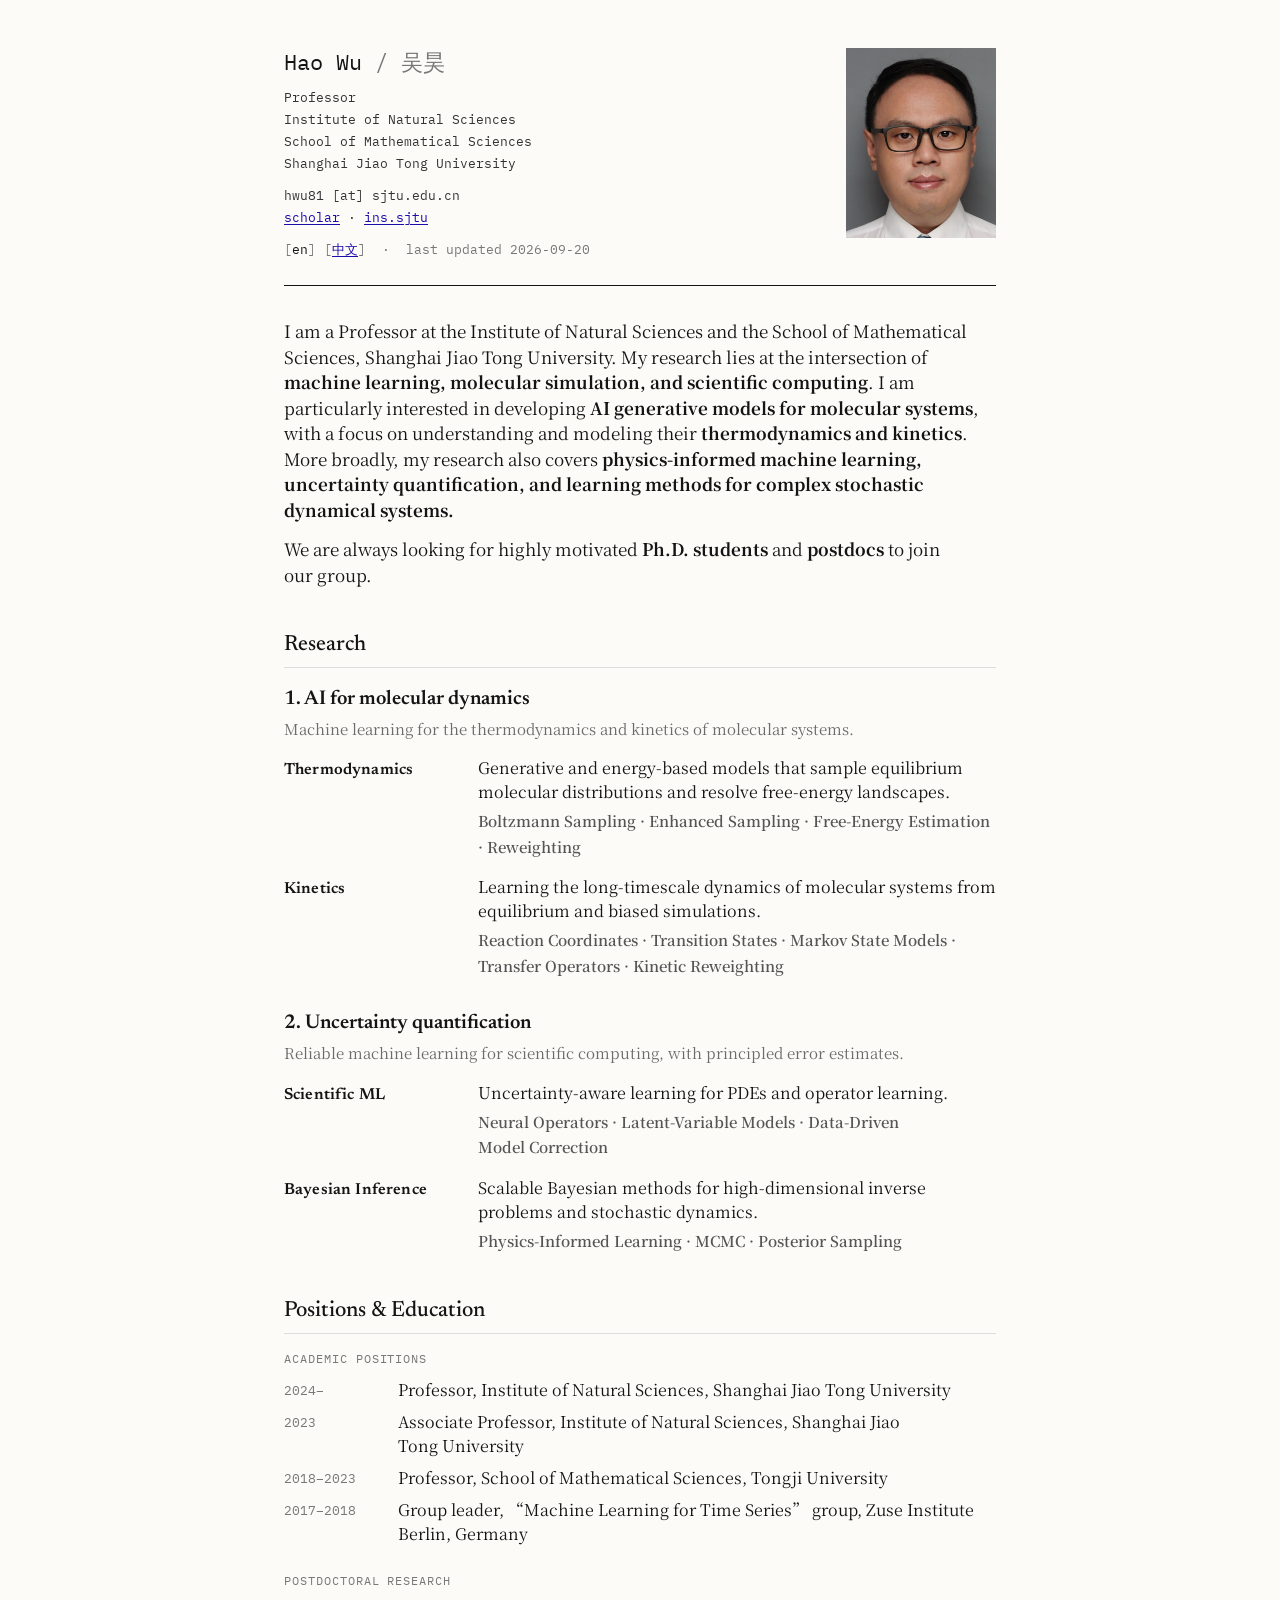
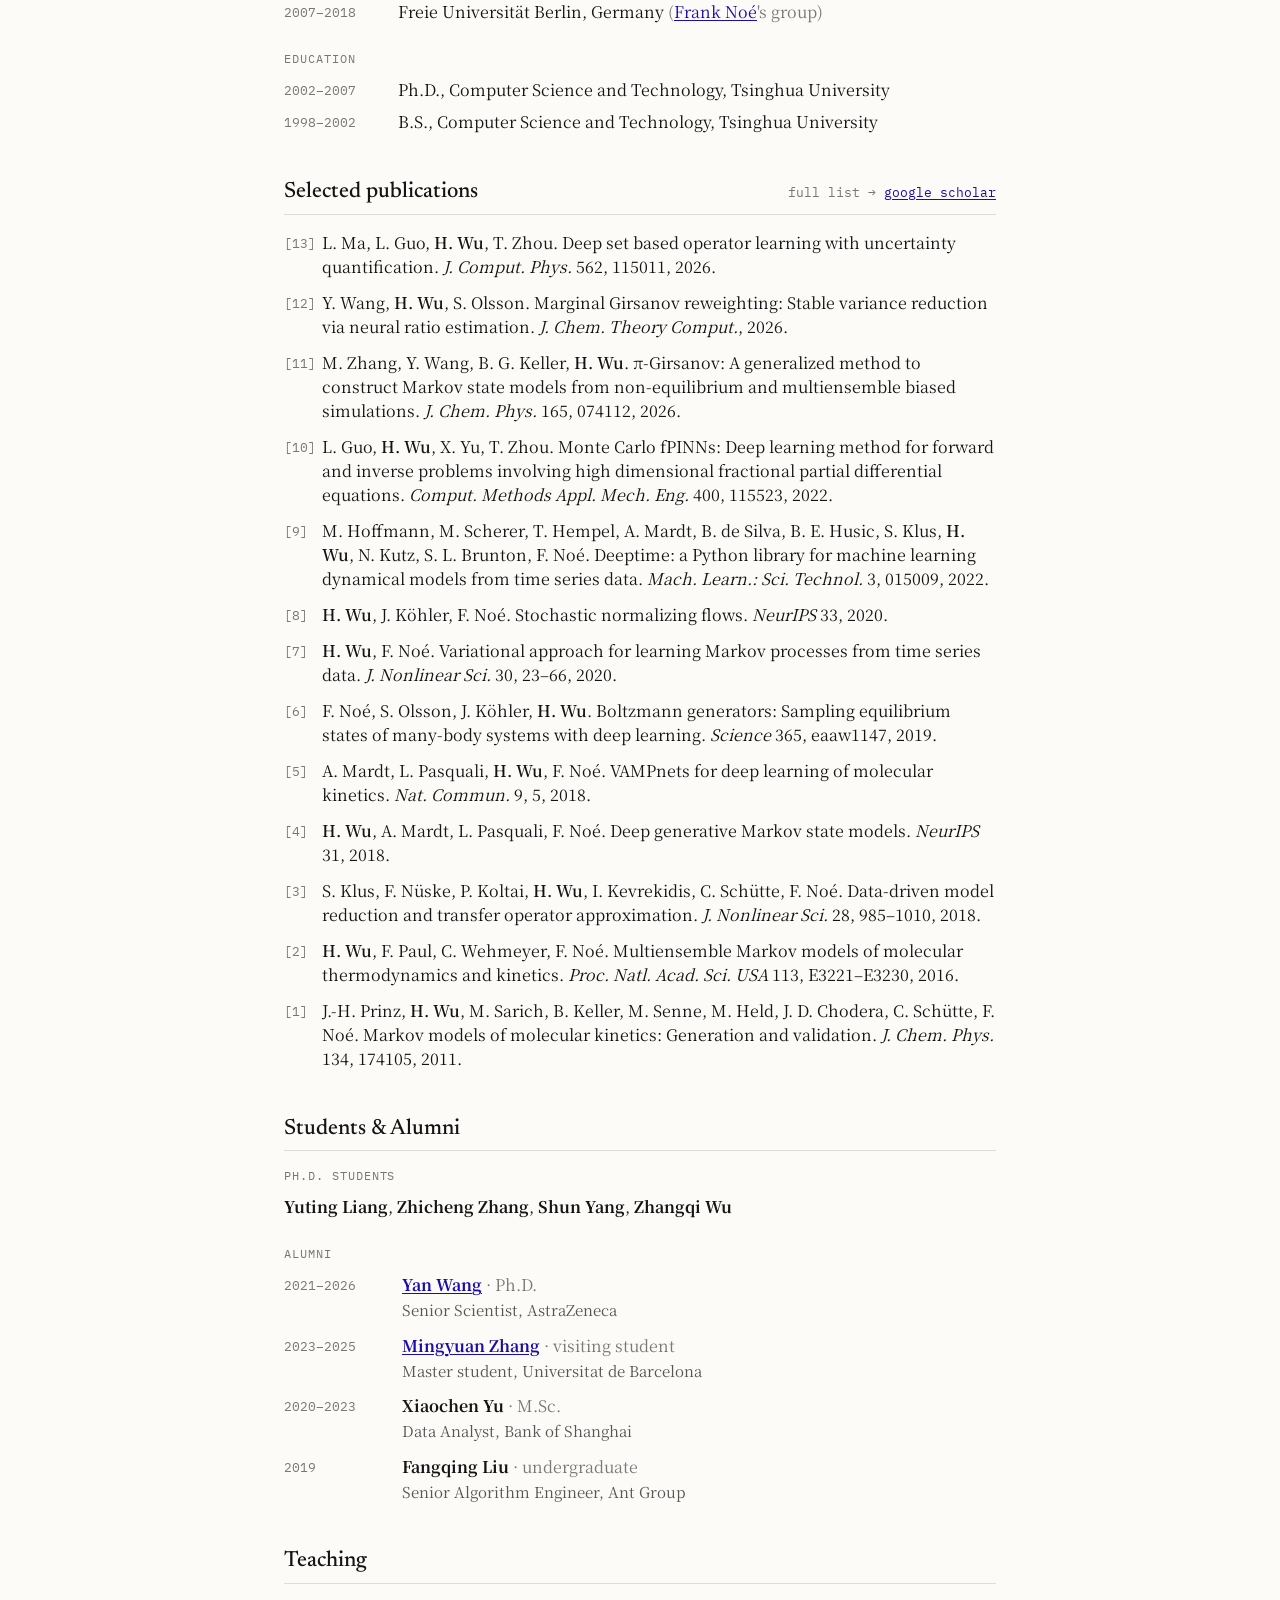
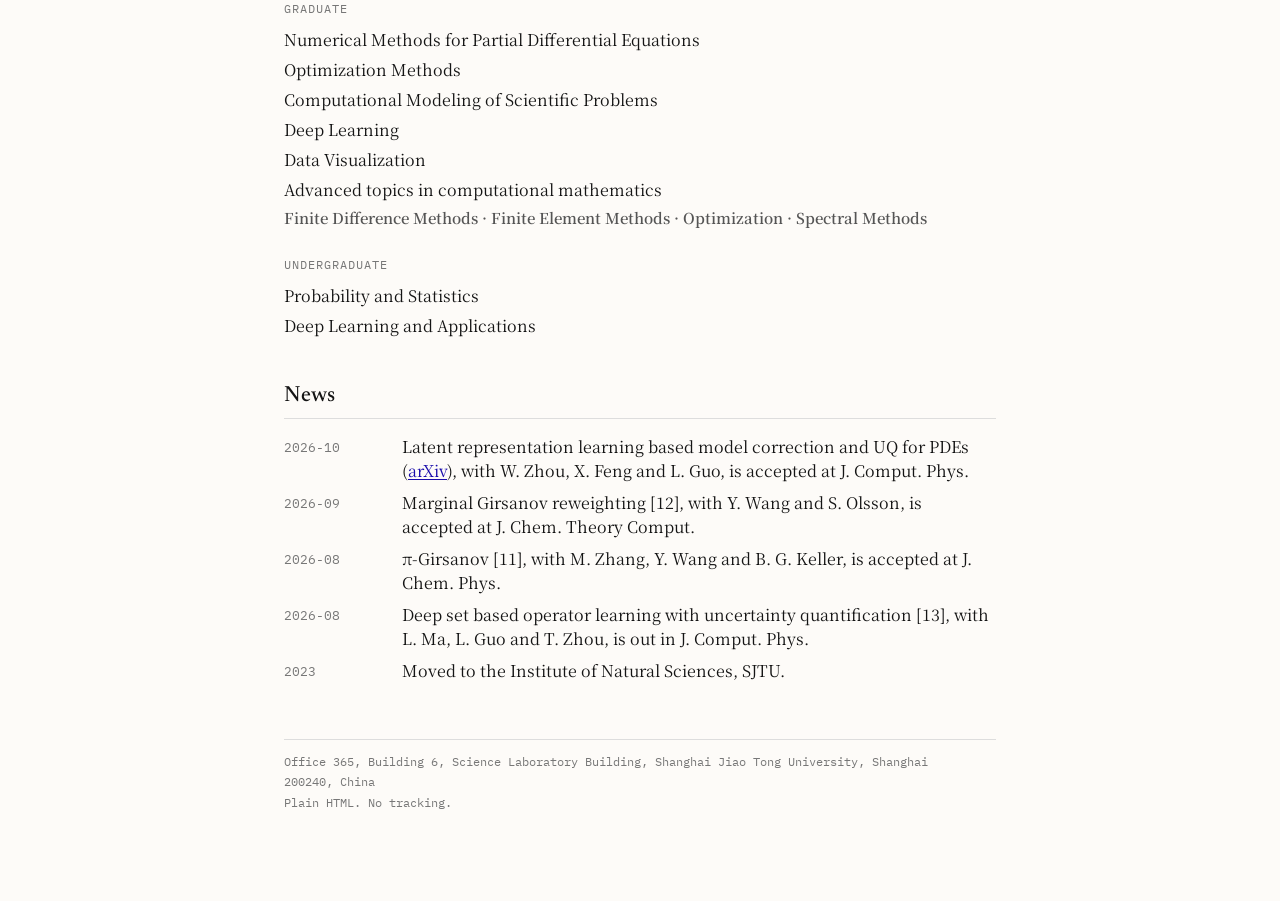
==== commit 74623f3e: "Update index.html" ====
--- a/index.html
+++ b/index.html
@@ -188,7 +188,7 @@
   <section>
     <h2>News</h2>
     <div class="entries">
-      <div class="entry short"><span class="when">2026-10</span><p>Latent representation learning based model correction and uncertainty quantification for PDEs (<a href="https://arxiv.org/abs/2603.24948">arXiv</a>), with W. Zhou, X. Feng and L. Guo, is accepted at J. Comput. Phys.</p></div>
+      <div class="entry short"><span class="when">2026-10</span><p>Latent representation learning based model correction and UQ for PDEs (<a href="https://arxiv.org/abs/2603.24948">arXiv</a>), with W. Zhou, X. Feng and L. Guo, is accepted at J. Comput. Phys.</p></div>
       <div class="entry short"><span class="when">2026-09</span><p>Marginal Girsanov reweighting [12], with Y. Wang and S. Olsson, is accepted at J. Chem. Theory Comput.</p></div>
       <div class="entry short"><span class="when">2026-08</span><p>π-Girsanov [11], with M. Zhang, Y. Wang and B. G. Keller, is accepted at J. Chem. Phys.</p></div>
       <div class="entry short"><span class="when">2026-08</span><p>Deep set based operator learning with uncertainty quantification [13], with L. Ma, L. Guo and T. Zhou, is out in J. Comput. Phys.</p></div>
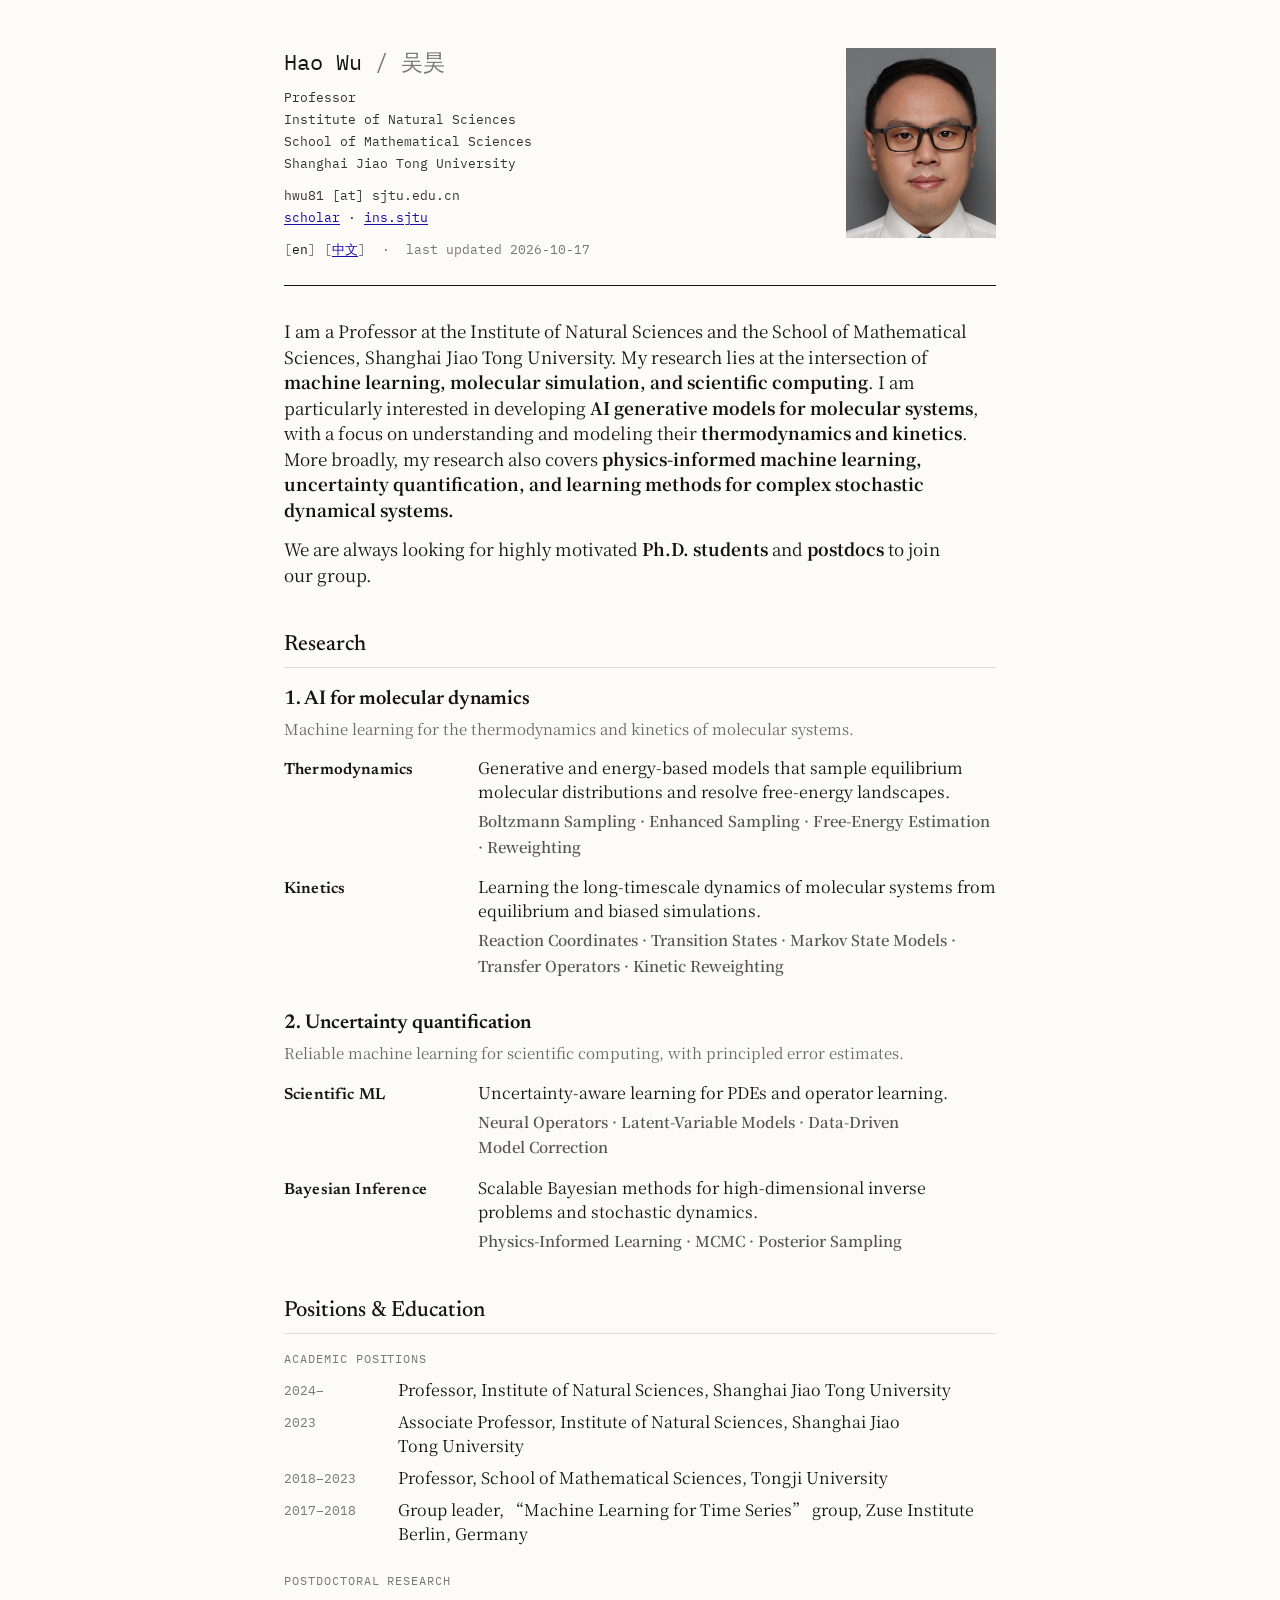
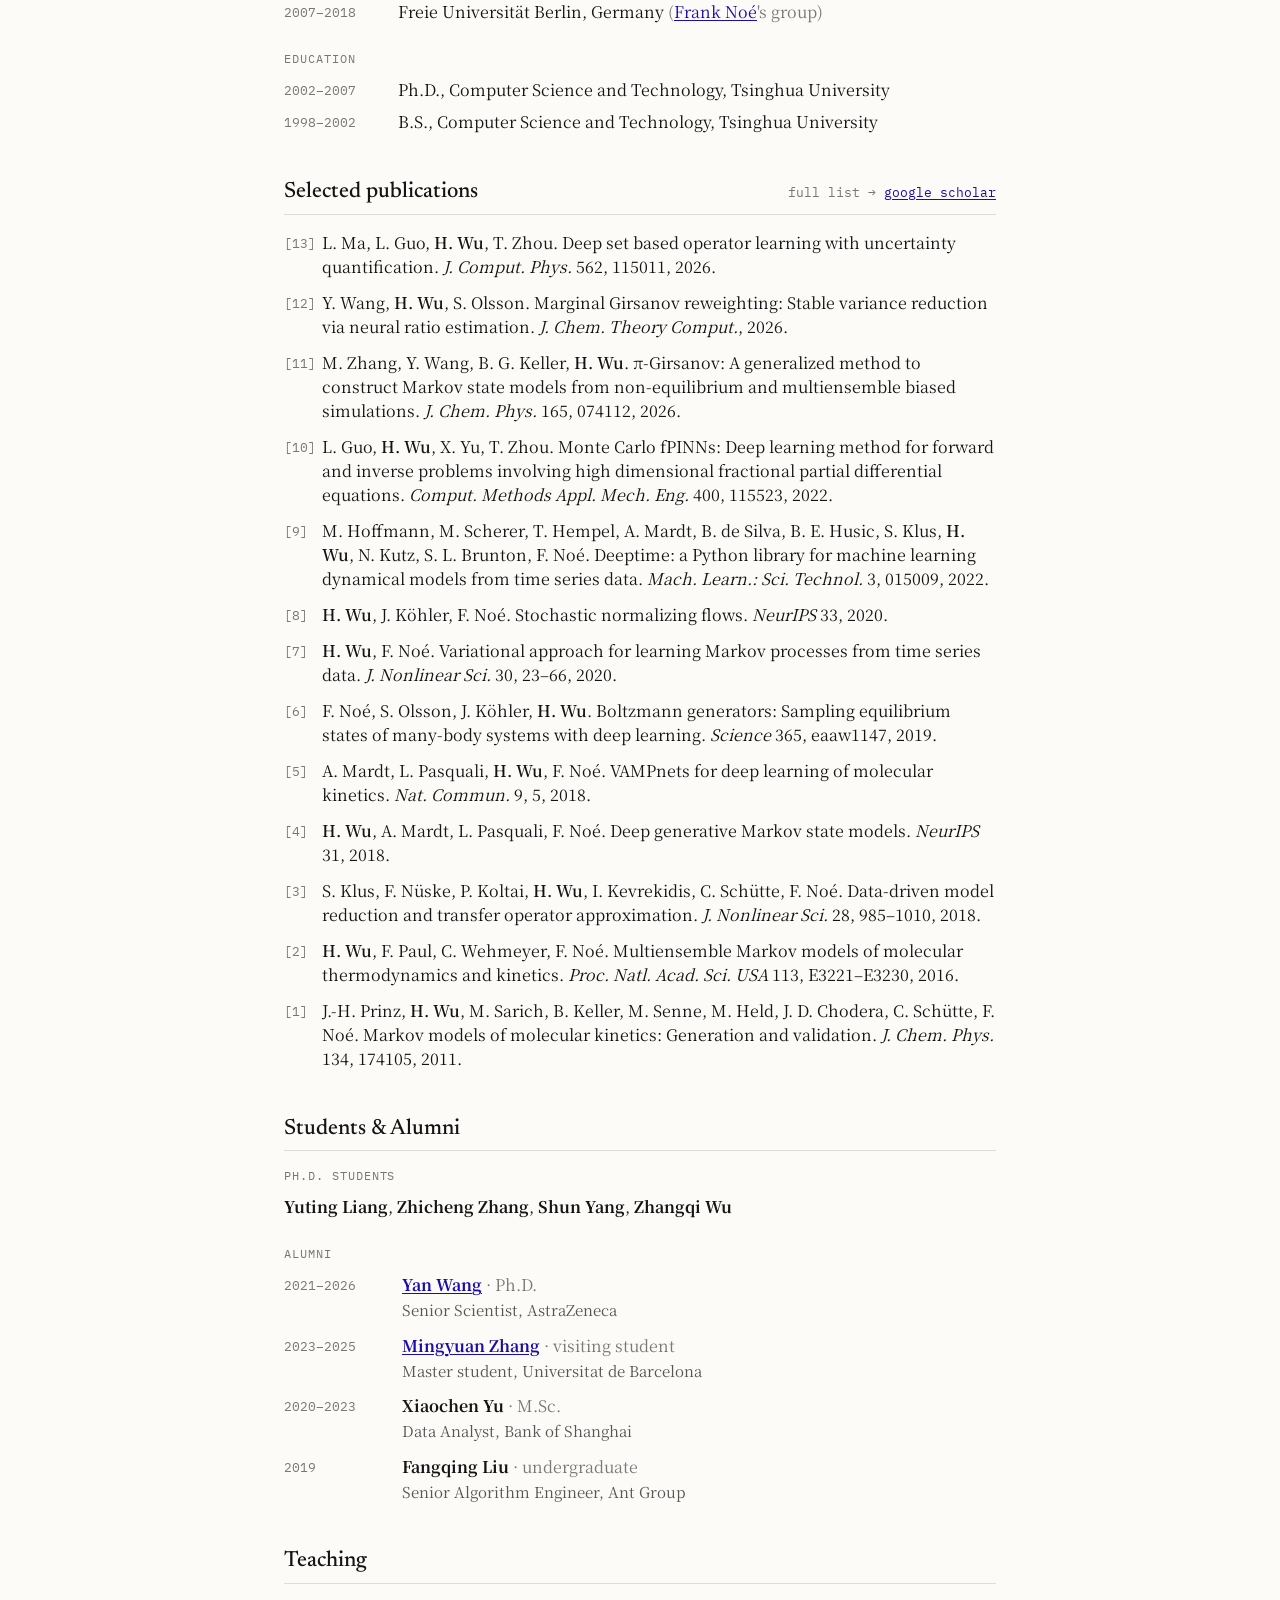
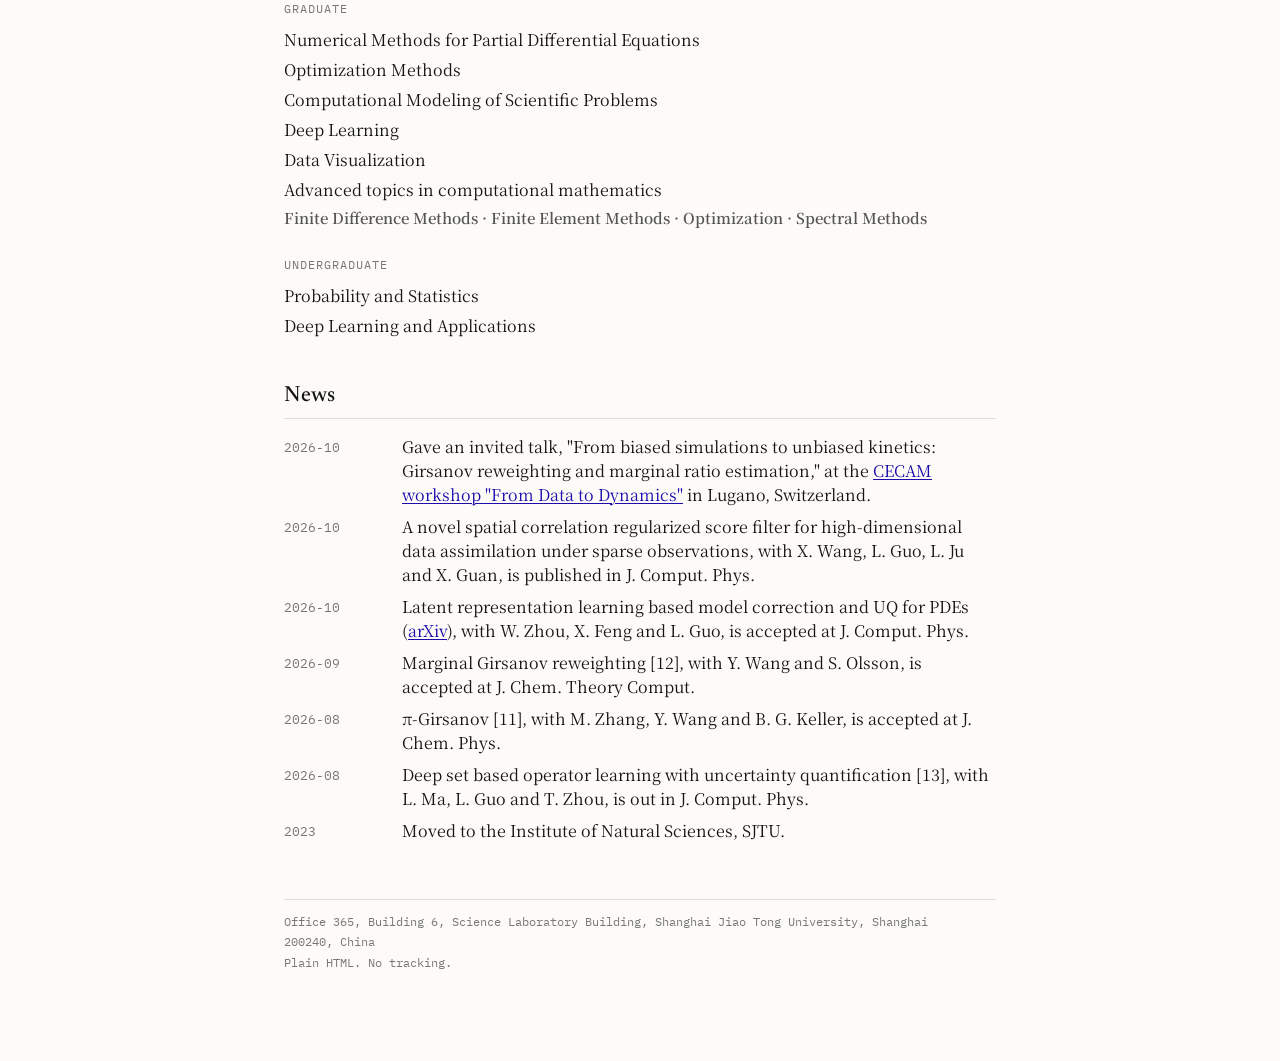
==== commit fce7e3d1: "Update index.html" ====
--- a/index.html
+++ b/index.html
@@ -31,7 +31,7 @@
       <p>Shanghai Jiao Tong University</p>
       <p class="contact">hwu81 [at] sjtu.edu.cn</p>
       <p><a href="https://scholar.google.com/citations?user=BpJevpQAAAAJ">scholar</a> · <a href="https://ins.sjtu.edu.cn/peoples/wuhao">ins.sjtu</a></p>
-      <p class="meta">[<span class="current">en</span>] [<a href="zh.html" hreflang="zh-Hans">中文</a>] &nbsp;·&nbsp; last updated 2026-09-20</p>
+      <p class="meta">[<span class="current">en</span>] [<a href="zh.html" hreflang="zh-Hans">中文</a>] &nbsp;·&nbsp; last updated 2026-10-17</p>
     </div>
     <div class="portrait">
       <img src="portrait-2026.jpg" width="572" height="748" alt="Hao Wu">
@@ -188,6 +188,8 @@
   <section>
     <h2>News</h2>
     <div class="entries">
+      <div class="entry short"><span class="when">2026-10</span><p>Gave an invited talk, "From biased simulations to unbiased kinetics: Girsanov reweighting and marginal ratio estimation," at the <a href="https://www.cecam.org/workshop-details/from-data-to-dynamics-machine-learning-in-statistical-mechanics-and-molecular-simulations-1487">CECAM workshop "From Data to Dynamics"</a> in Lugano, Switzerland.</p></div>
+      <div class="entry short"><span class="when">2026-10</span><p>A novel spatial correlation regularized score filter for high-dimensional data assimilation under sparse observations, with X. Wang, L. Guo, L. Ju and X. Guan, is published in J. Comput. Phys.</p></div>
       <div class="entry short"><span class="when">2026-10</span><p>Latent representation learning based model correction and UQ for PDEs (<a href="https://arxiv.org/abs/2603.24948">arXiv</a>), with W. Zhou, X. Feng and L. Guo, is accepted at J. Comput. Phys.</p></div>
       <div class="entry short"><span class="when">2026-09</span><p>Marginal Girsanov reweighting [12], with Y. Wang and S. Olsson, is accepted at J. Chem. Theory Comput.</p></div>
       <div class="entry short"><span class="when">2026-08</span><p>π-Girsanov [11], with M. Zhang, Y. Wang and B. G. Keller, is accepted at J. Chem. Phys.</p></div>
